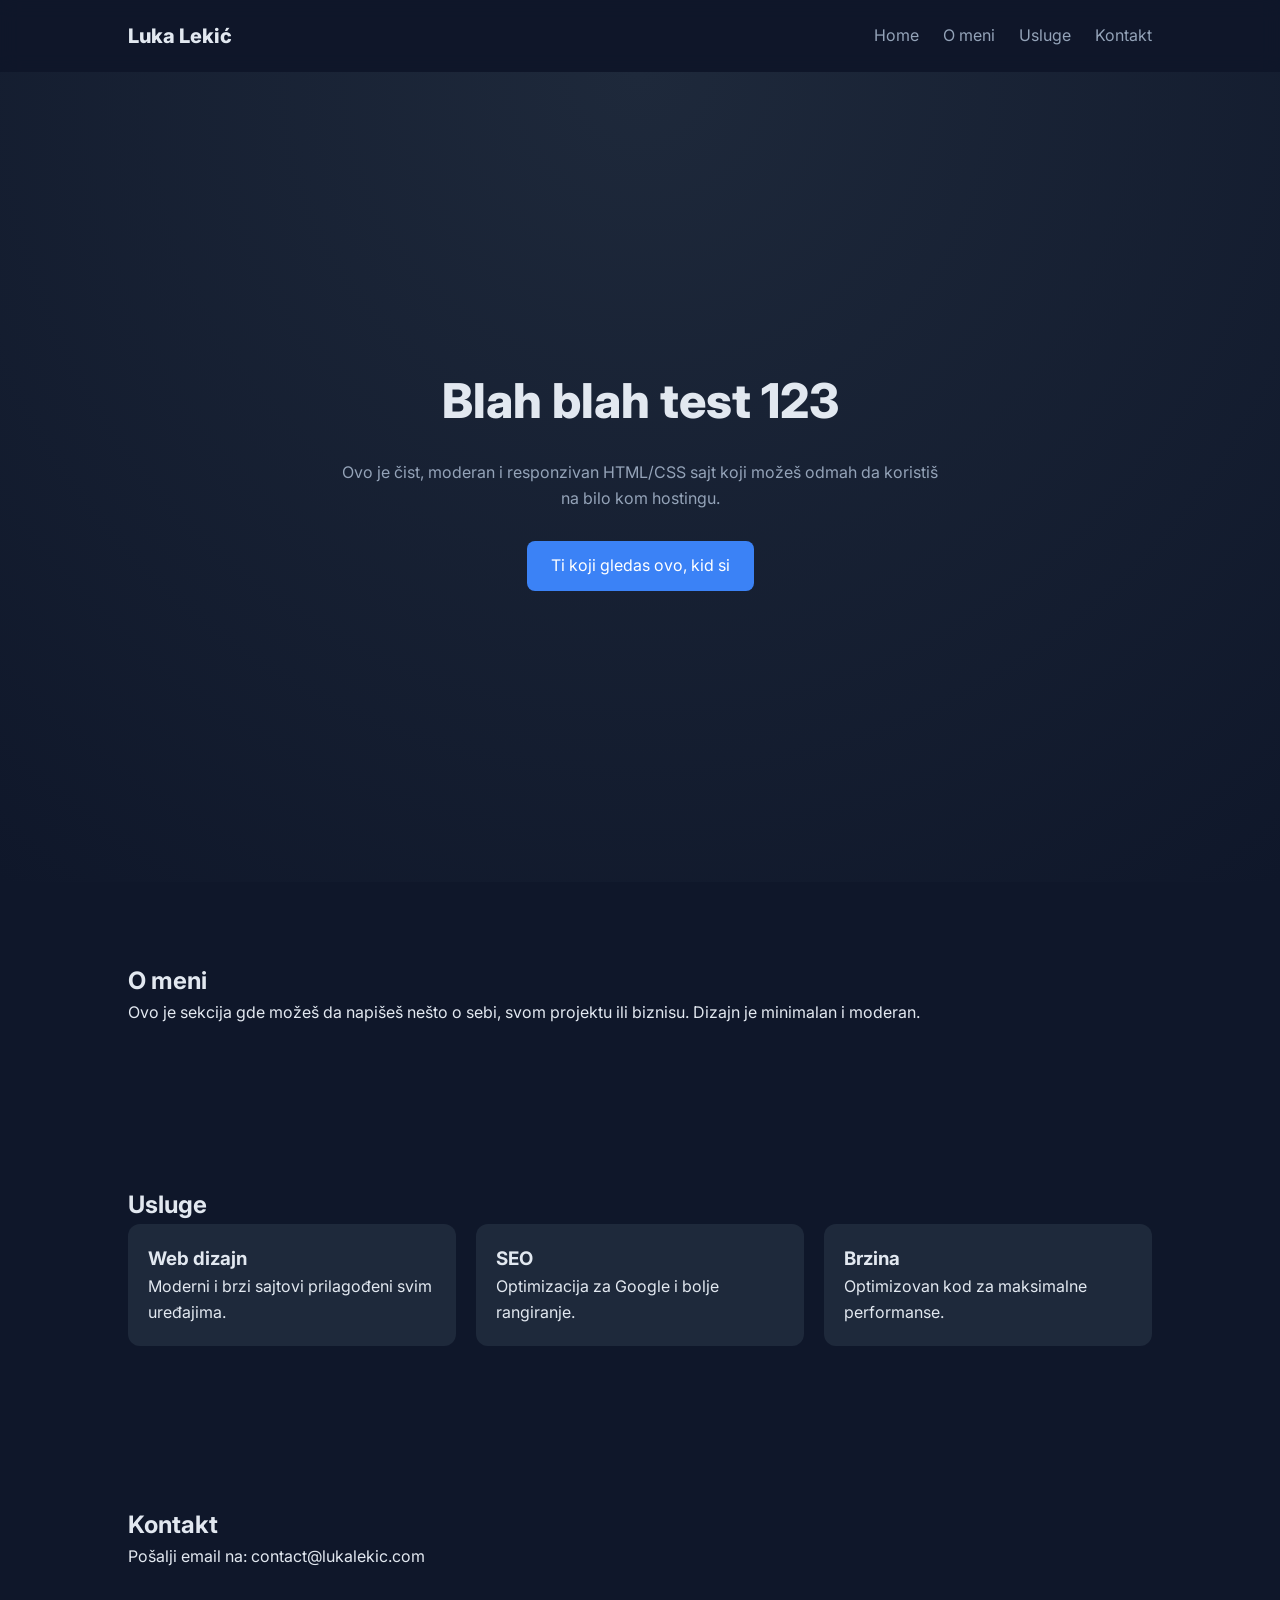
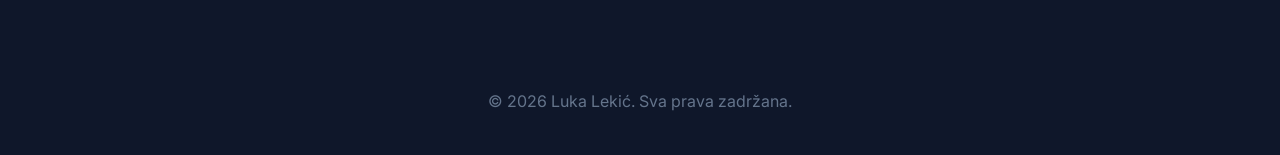
==== index.html @ 3c7b1fd4 "Add files via upload" ====
<!DOCTYPE html>
<html lang="sr">
<head>
  <meta charset="UTF-8" />
  <meta name="viewport" content="width=device-width, initial-scale=1.0" />
  <title>Luka Lekić | Test Sajt</title>
  <link rel="preconnect" href="https://fonts.googleapis.com">
  <link rel="preconnect" href="https://fonts.gstatic.com" crossorigin>
  <link href="https://fonts.googleapis.com/css2?family=Inter:wght@300;400;600;800&display=swap" rel="stylesheet">
  <style>
    * {
      margin: 0;
      padding: 0;
      box-sizing: border-box;
      font-family: 'Inter', sans-serif;
    }

    body {
      background: #0f172a;
      color: #e2e8f0;
      line-height: 1.6;
    }

    header {
      display: flex;
      justify-content: space-between;
      align-items: center;
      padding: 20px 10%;
      background: rgba(15, 23, 42, 0.8);
      backdrop-filter: blur(10px);
      position: sticky;
      top: 0;
    }

    header h1 {
      font-size: 20px;
      font-weight: 800;
    }

    nav a {
      margin-left: 20px;
      text-decoration: none;
      color: #94a3b8;
      transition: 0.3s;
    }

    nav a:hover {
      color: white;
    }

    .hero {
      height: 90vh;
      display: flex;
      flex-direction: column;
      justify-content: center;
      align-items: center;
      text-align: center;
      padding: 0 20px;
      background: radial-gradient(circle at top, #1e293b, #0f172a);
    }

    .hero h2 {
      font-size: 48px;
      font-weight: 800;
      margin-bottom: 20px;
    }

    .hero p {
      max-width: 600px;
      color: #94a3b8;
      margin-bottom: 30px;
    }

    .btn {
      padding: 12px 24px;
      background: #3b82f6;
      color: white;
      border-radius: 8px;
      text-decoration: none;
      transition: 0.3s;
    }

    .btn:hover {
      background: #2563eb;
    }

    .section {
      padding: 80px 10%;
    }

    .cards {
      display: grid;
      grid-template-columns: repeat(auto-fit, minmax(250px, 1fr));
      gap: 20px;
    }

    .card {
      background: #1e293b;
      padding: 20px;
      border-radius: 12px;
      transition: 0.3s;
    }

    .card:hover {
      transform: translateY(-5px);
    }

    footer {
      text-align: center;
      padding: 40px;
      color: #64748b;
    }
  </style>
</head>
<body>

<header>
  <h1>Luka Lekić</h1>
  <nav>
    <a href="#home">Home</a>
    <a href="#about">O meni</a>
    <a href="#services">Usluge</a>
    <a href="#contact">Kontakt</a>
  </nav>
</header>

<section class="hero" id="home">
  <h2>Blah blah test 123</h2>
  <p>Ovo je čist, moderan i responzivan HTML/CSS sajt koji možeš odmah da koristiš na bilo kom hostingu.</p>
  <a href="#about" class="btn">Ti koji gledas ovo, kid si</a>
</section>

<section class="section" id="about">
  <h2>O meni</h2>
  <p>Ovo je sekcija gde možeš da napišeš nešto o sebi, svom projektu ili biznisu. Dizajn je minimalan i moderan.</p>
</section>

<section class="section" id="services">
  <h2>Usluge</h2>
  <div class="cards">
    <div class="card">
      <h3>Web dizajn</h3>
      <p>Moderni i brzi sajtovi prilagođeni svim uređajima.</p>
    </div>
    <div class="card">
      <h3>SEO</h3>
      <p>Optimizacija za Google i bolje rangiranje.</p>
    </div>
    <div class="card">
      <h3>Brzina</h3>
      <p>Optimizovan kod za maksimalne performanse.</p>
    </div>
  </div>
</section>

<section class="section" id="contact">
  <h2>Kontakt</h2>
  <p>Pošalji email na: contact@lukalekic.com</p>
</section>

<footer>
  © 2026 Luka Lekić. Sva prava zadržana.
</footer>

</body>
</html>
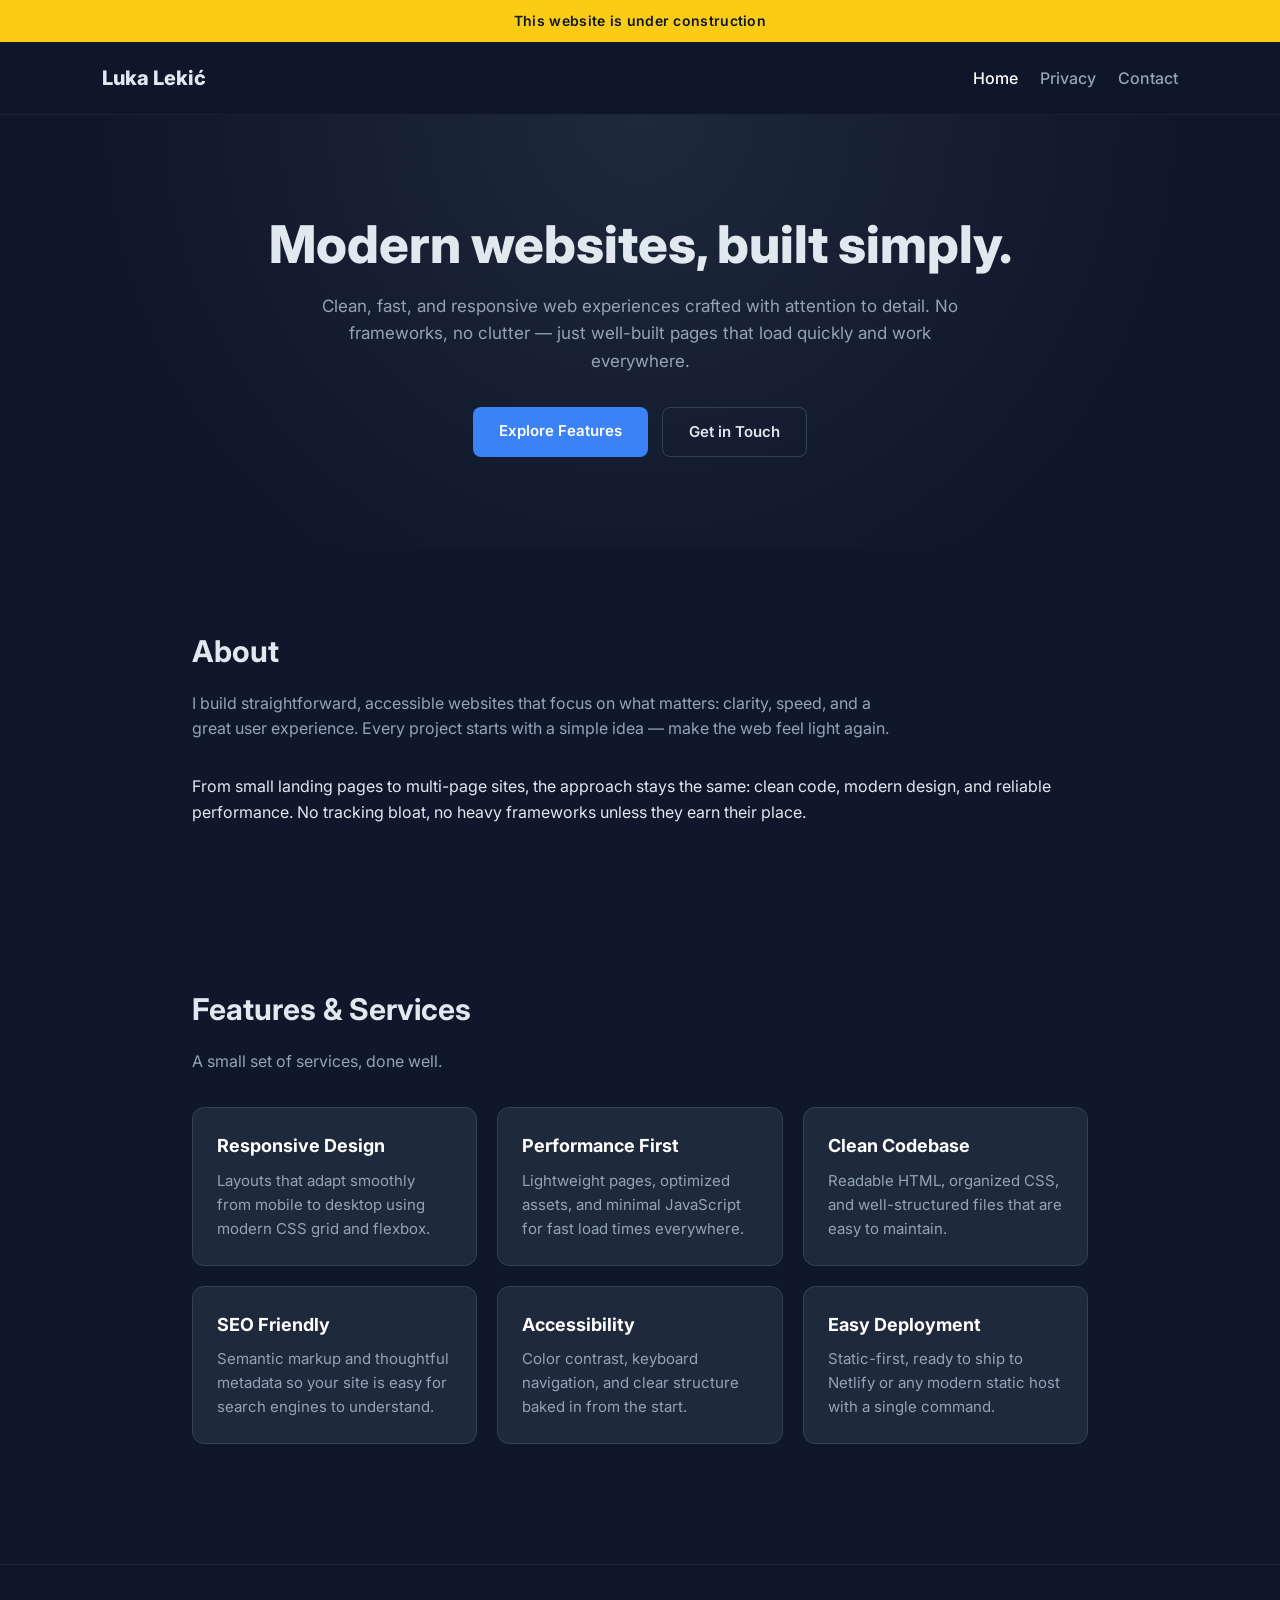
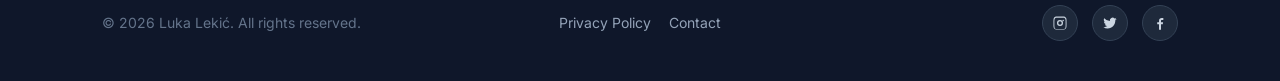
==== commit 144bbaa2: "index.html" ====
--- a/index.html
+++ b/index.html
@@ -1,166 +1,97 @@
-<!DOCTYPE html>
-<html lang="sr">
-<head>
-  <meta charset="UTF-8" />
-  <meta name="viewport" content="width=device-width, initial-scale=1.0" />
-  <title>Luka Lekić | Test Sajt</title>
-  <link rel="preconnect" href="https://fonts.googleapis.com">
-  <link rel="preconnect" href="https://fonts.gstatic.com" crossorigin>
-  <link href="https://fonts.googleapis.com/css2?family=Inter:wght@300;400;600;800&display=swap" rel="stylesheet">
-  <style>
-    * {
-      margin: 0;
-      padding: 0;
-      box-sizing: border-box;
-      font-family: 'Inter', sans-serif;
-    }
-
-    body {
-      background: #0f172a;
-      color: #e2e8f0;
-      line-height: 1.6;
-    }
-
-    header {
-      display: flex;
-      justify-content: space-between;
-      align-items: center;
-      padding: 20px 10%;
-      background: rgba(15, 23, 42, 0.8);
-      backdrop-filter: blur(10px);
-      position: sticky;
-      top: 0;
-    }
-
-    header h1 {
-      font-size: 20px;
-      font-weight: 800;
-    }
-
-    nav a {
-      margin-left: 20px;
-      text-decoration: none;
-      color: #94a3b8;
-      transition: 0.3s;
-    }
-
-    nav a:hover {
-      color: white;
-    }
-
-    .hero {
-      height: 90vh;
-      display: flex;
-      flex-direction: column;
-      justify-content: center;
-      align-items: center;
-      text-align: center;
-      padding: 0 20px;
-      background: radial-gradient(circle at top, #1e293b, #0f172a);
-    }
-
-    .hero h2 {
-      font-size: 48px;
-      font-weight: 800;
-      margin-bottom: 20px;
-    }
-
-    .hero p {
-      max-width: 600px;
-      color: #94a3b8;
-      margin-bottom: 30px;
-    }
-
-    .btn {
-      padding: 12px 24px;
-      background: #3b82f6;
-      color: white;
-      border-radius: 8px;
-      text-decoration: none;
-      transition: 0.3s;
-    }
-
-    .btn:hover {
-      background: #2563eb;
-    }
-
-    .section {
-      padding: 80px 10%;
-    }
-
-    .cards {
-      display: grid;
-      grid-template-columns: repeat(auto-fit, minmax(250px, 1fr));
-      gap: 20px;
-    }
-
-    .card {
-      background: #1e293b;
-      padding: 20px;
-      border-radius: 12px;
-      transition: 0.3s;
-    }
-
-    .card:hover {
-      transform: translateY(-5px);
-    }
-
-    footer {
-      text-align: center;
-      padding: 40px;
-      color: #64748b;
-    }
-  </style>
-</head>
-<body>
-
-<header>
-  <h1>Luka Lekić</h1>
-  <nav>
-    <a href="#home">Home</a>
-    <a href="#about">O meni</a>
-    <a href="#services">Usluge</a>
-    <a href="#contact">Kontakt</a>
-  </nav>
-</header>
-
-<section class="hero" id="home">
-  <h2>Blah blah test 123</h2>
-  <p>Ovo je čist, moderan i responzivan HTML/CSS sajt koji možeš odmah da koristiš na bilo kom hostingu.</p>
-  <a href="#about" class="btn">Ti koji gledas ovo, kid si</a>
-</section>
-
-<section class="section" id="about">
-  <h2>O meni</h2>
-  <p>Ovo je sekcija gde možeš da napišeš nešto o sebi, svom projektu ili biznisu. Dizajn je minimalan i moderan.</p>
-</section>
-
-<section class="section" id="services">
-  <h2>Usluge</h2>
-  <div class="cards">
-    <div class="card">
-      <h3>Web dizajn</h3>
-      <p>Moderni i brzi sajtovi prilagođeni svim uređajima.</p>
-    </div>
-    <div class="card">
-      <h3>SEO</h3>
-      <p>Optimizacija za Google i bolje rangiranje.</p>
-    </div>
-    <div class="card">
-      <h3>Brzina</h3>
-      <p>Optimizovan kod za maksimalne performanse.</p>
-    </div>
-  </div>
-</section>
-
-<section class="section" id="contact">
-  <h2>Kontakt</h2>
-  <p>Pošalji email na: contact@lukalekic.com</p>
-</section>
-
-<footer>
-  © 2026 Luka Lekić. Sva prava zadržana.
-</footer>
-
-</body>
-</html>+<!DOCTYPE html>
+<html lang="en">
+<head>
+  <meta charset="UTF-8" />
+  <meta name="viewport" content="width=device-width, initial-scale=1.0" />
+  <title>Luka Lekić | Modern Web Solutions</title>
+  <meta name="description" content="Clean, fast, and modern static websites by Luka Lekić." />
+  <link rel="preconnect" href="https://fonts.googleapis.com">
+  <link rel="preconnect" href="https://fonts.gstatic.com" crossorigin>
+  <link href="https://fonts.googleapis.com/css2?family=Inter:wght@300;400;500;600;700;800&display=swap" rel="stylesheet">
+  <link rel="stylesheet" href="styles.css" />
+</head>
+<body>
+
+<div class="construction-banner" role="status">
+  This website is under construction
+</div>
+
+<header class="site-header">
+  <a class="brand" href="index.html">Luka Lekić</a>
+  <nav class="primary">
+    <a href="index.html" class="active">Home</a>
+    <a href="privacy.html">Privacy</a>
+    <a href="contact.html">Contact</a>
+  </nav>
+</header>
+
+<main>
+  <section class="hero" id="home">
+    <h1>Modern websites, built simply.</h1>
+    <p>Clean, fast, and responsive web experiences crafted with attention to detail. No frameworks, no clutter — just well-built pages that load quickly and work everywhere.</p>
+    <div class="hero-actions">
+      <a href="#features" class="btn">Explore Features</a>
+      <a href="contact.html" class="btn secondary">Get in Touch</a>
+    </div>
+  </section>
+
+  <section class="section" id="about">
+    <h2>About</h2>
+    <p class="lead">I build straightforward, accessible websites that focus on what matters: clarity, speed, and a great user experience. Every project starts with a simple idea — make the web feel light again.</p>
+    <p>From small landing pages to multi-page sites, the approach stays the same: clean code, modern design, and reliable performance. No tracking bloat, no heavy frameworks unless they earn their place.</p>
+  </section>
+
+  <section class="section" id="features">
+    <h2>Features &amp; Services</h2>
+    <p class="lead">A small set of services, done well.</p>
+    <div class="cards">
+      <div class="card">
+        <h3>Responsive Design</h3>
+        <p>Layouts that adapt smoothly from mobile to desktop using modern CSS grid and flexbox.</p>
+      </div>
+      <div class="card">
+        <h3>Performance First</h3>
+        <p>Lightweight pages, optimized assets, and minimal JavaScript for fast load times everywhere.</p>
+      </div>
+      <div class="card">
+        <h3>Clean Codebase</h3>
+        <p>Readable HTML, organized CSS, and well-structured files that are easy to maintain.</p>
+      </div>
+      <div class="card">
+        <h3>SEO Friendly</h3>
+        <p>Semantic markup and thoughtful metadata so your site is easy for search engines to understand.</p>
+      </div>
+      <div class="card">
+        <h3>Accessibility</h3>
+        <p>Color contrast, keyboard navigation, and clear structure baked in from the start.</p>
+      </div>
+      <div class="card">
+        <h3>Easy Deployment</h3>
+        <p>Static-first, ready to ship to Netlify or any modern static host with a single command.</p>
+      </div>
+    </div>
+  </section>
+</main>
+
+<footer class="site-footer">
+  <div>&copy; 2026 Luka Lekić. All rights reserved.</div>
+  <nav class="footer-links" aria-label="Footer">
+    <a href="privacy.html">Privacy Policy</a>
+    <a href="contact.html">Contact</a>
+  </nav>
+  <div class="social-links" aria-label="Social media">
+    <a href="https://instagram.com/iamlukalekic" aria-label="Instagram" target="_blank" rel="noopener noreferrer">
+      <svg viewBox="0 0 24 24" aria-hidden="true"><path d="M12 2.2c3.2 0 3.6 0 4.85.07 1.17.05 1.8.25 2.23.42a3.7 3.7 0 0 1 1.36.88 3.7 3.7 0 0 1 .88 1.36c.17.42.37 1.06.42 2.23.06 1.25.07 1.65.07 4.84 0 3.2 0 3.6-.07 4.85-.05 1.17-.25 1.8-.42 2.23a3.7 3.7 0 0 1-.88 1.36 3.7 3.7 0 0 1-1.36.88c-.42.17-1.06.37-2.23.42-1.25.06-1.65.07-4.85.07s-3.6 0-4.85-.07c-1.17-.05-1.8-.25-2.23-.42a3.7 3.7 0 0 1-1.36-.88 3.7 3.7 0 0 1-.88-1.36c-.17-.42-.37-1.06-.42-2.23C2.2 15.6 2.2 15.2 2.2 12s0-3.6.07-4.85c.05-1.17.25-1.8.42-2.23a3.7 3.7 0 0 1 .88-1.36 3.7 3.7 0 0 1 1.36-.88c.42-.17 1.06-.37 2.23-.42C8.4 2.2 8.8 2.2 12 2.2zm0 1.95c-3.14 0-3.51 0-4.74.07-1.07.05-1.65.23-2.04.38a2 2 0 0 0-.74.48 2 2 0 0 0-.48.74c-.15.39-.33.97-.38 2.04-.06 1.23-.07 1.6-.07 4.74 0 3.14 0 3.51.07 4.74.05 1.07.23 1.65.38 2.04a2 2 0 0 0 .48.74 2 2 0 0 0 .74.48c.39.15.97.33 2.04.38 1.23.06 1.6.07 4.74.07 3.14 0 3.51 0 4.74-.07 1.07-.05 1.65-.23 2.04-.38a2 2 0 0 0 .74-.48 2 2 0 0 0 .48-.74c.15-.39.33-.97.38-2.04.06-1.23.07-1.6.07-4.74 0-3.14 0-3.51-.07-4.74-.05-1.07-.23-1.65-.38-2.04a2 2 0 0 0-.48-.74 2 2 0 0 0-.74-.48c-.39-.15-.97-.33-2.04-.38-1.23-.06-1.6-.07-4.74-.07zm0 3.32a4.53 4.53 0 1 1 0 9.06 4.53 4.53 0 0 1 0-9.06zm0 1.95a2.58 2.58 0 1 0 0 5.16 2.58 2.58 0 0 0 0-5.16zm4.74-2.18a1.06 1.06 0 1 1 0 2.12 1.06 1.06 0 0 1 0-2.12z"/></svg>
+    </a>
+    <a href="https://twitter.com/iamlukalekic" aria-label="Twitter" target="_blank" rel="noopener noreferrer">
+      <svg viewBox="0 0 24 24" aria-hidden="true"><path d="M22 5.92a8.2 8.2 0 0 1-2.36.65 4.12 4.12 0 0 0 1.8-2.27 8.22 8.22 0 0 1-2.6 1A4.1 4.1 0 0 0 11.85 9a11.65 11.65 0 0 1-8.46-4.29 4.1 4.1 0 0 0 1.27 5.48 4.07 4.07 0 0 1-1.86-.51v.05a4.1 4.1 0 0 0 3.29 4.02 4.13 4.13 0 0 1-1.85.07 4.1 4.1 0 0 0 3.83 2.85A8.23 8.23 0 0 1 2 18.29 11.62 11.62 0 0 0 8.29 20.13c7.55 0 11.68-6.25 11.68-11.67 0-.18 0-.36-.01-.53A8.34 8.34 0 0 0 22 5.92z"/></svg>
+    </a>
+    <a href="https://facebook.com/lukalekicprivate" aria-label="Facebook" target="_blank" rel="noopener noreferrer">
+      <svg viewBox="0 0 24 24" aria-hidden="true"><path d="M13.5 22v-8h2.7l.4-3.13h-3.1V8.85c0-.9.25-1.52 1.55-1.52H17V4.55c-.29-.04-1.27-.13-2.42-.13-2.4 0-4.04 1.46-4.04 4.15v2.31H7.84V14h2.7v8h2.96z"/></svg>
+    </a>
+  </div>
+</footer>
+
+<script src="script.js"></script>
+</body>
+</html>
--- a/styles.css
+++ b/styles.css
@@ -0,0 +1,388 @@
+/* Base */
+* {
+  margin: 0;
+  padding: 0;
+  box-sizing: border-box;
+  font-family: 'Inter', system-ui, -apple-system, Segoe UI, Roboto, sans-serif;
+}
+
+:root {
+  --bg: #0f172a;
+  --bg-elev: #1e293b;
+  --border: #334155;
+  --text: #e2e8f0;
+  --muted: #94a3b8;
+  --accent: #3b82f6;
+  --accent-hover: #2563eb;
+  --danger: #ef4444;
+  --success: #22c55e;
+}
+
+html {
+  scroll-behavior: smooth;
+}
+
+body {
+  background: var(--bg);
+  color: var(--text);
+  line-height: 1.6;
+  min-height: 100vh;
+  display: flex;
+  flex-direction: column;
+}
+
+a {
+  color: var(--accent);
+}
+
+/* Construction banner */
+.construction-banner {
+  background: #facc15;
+  color: #0f172a;
+  text-align: center;
+  padding: 10px 20px;
+  font-weight: 600;
+  font-size: 14px;
+  letter-spacing: 0.3px;
+}
+
+/* Header */
+header.site-header {
+  display: flex;
+  justify-content: space-between;
+  align-items: center;
+  padding: 20px 8%;
+  background: rgba(15, 23, 42, 0.85);
+  backdrop-filter: blur(10px);
+  position: sticky;
+  top: 0;
+  z-index: 50;
+  border-bottom: 1px solid rgba(255, 255, 255, 0.05);
+}
+
+header.site-header .brand {
+  font-size: 20px;
+  font-weight: 800;
+  color: var(--text);
+  text-decoration: none;
+}
+
+nav.primary {
+  display: flex;
+  flex-wrap: wrap;
+  gap: 22px;
+}
+
+nav.primary a {
+  text-decoration: none;
+  color: var(--muted);
+  font-weight: 500;
+  transition: color 0.25s ease;
+}
+
+nav.primary a:hover,
+nav.primary a.active {
+  color: #fff;
+}
+
+/* Main */
+main {
+  flex: 1;
+}
+
+/* Hero */
+.hero {
+  padding: 100px 8% 90px;
+  text-align: center;
+  background: radial-gradient(circle at top, #1e293b, #0f172a 70%);
+}
+
+.hero h1 {
+  font-size: clamp(32px, 5vw, 52px);
+  font-weight: 800;
+  margin-bottom: 18px;
+  line-height: 1.15;
+}
+
+.hero p {
+  max-width: 640px;
+  margin: 0 auto 32px;
+  color: var(--muted);
+  font-size: 17px;
+}
+
+.hero-actions {
+  display: flex;
+  flex-wrap: wrap;
+  gap: 14px;
+  justify-content: center;
+}
+
+/* Buttons */
+.btn {
+  display: inline-block;
+  padding: 12px 26px;
+  background: var(--accent);
+  color: #fff;
+  border-radius: 8px;
+  text-decoration: none;
+  border: none;
+  font-size: 15px;
+  font-weight: 600;
+  cursor: pointer;
+  transition: background 0.25s ease, transform 0.2s ease;
+}
+
+.btn:hover {
+  background: var(--accent-hover);
+  transform: translateY(-2px);
+}
+
+.btn.secondary {
+  background: transparent;
+  border: 1px solid var(--border);
+  color: var(--text);
+}
+
+.btn.secondary:hover {
+  background: var(--bg-elev);
+}
+
+/* Sections */
+.section {
+  padding: 80px 8%;
+  max-width: 1100px;
+  margin: 0 auto;
+}
+
+.section h2 {
+  font-size: 30px;
+  margin-bottom: 16px;
+  font-weight: 700;
+}
+
+.section .lead {
+  color: var(--muted);
+  margin-bottom: 32px;
+  max-width: 720px;
+}
+
+/* Cards grid */
+.cards {
+  display: grid;
+  grid-template-columns: repeat(auto-fit, minmax(240px, 1fr));
+  gap: 20px;
+}
+
+.card {
+  background: var(--bg-elev);
+  padding: 24px;
+  border-radius: 12px;
+  border: 1px solid var(--border);
+  transition: transform 0.25s ease, border-color 0.25s ease;
+}
+
+.card:hover {
+  transform: translateY(-5px);
+  border-color: var(--accent);
+}
+
+.card h3 {
+  font-size: 18px;
+  margin-bottom: 8px;
+  color: #fff;
+}
+
+.card p {
+  color: var(--muted);
+  font-size: 15px;
+}
+
+/* Privacy / long-form content */
+.prose {
+  max-width: 820px;
+  margin: 0 auto;
+  padding: 60px 8%;
+}
+
+.prose h1 {
+  font-size: 36px;
+  margin-bottom: 8px;
+}
+
+.prose .updated {
+  color: var(--muted);
+  margin-bottom: 32px;
+  font-size: 14px;
+}
+
+.prose h2 {
+  margin-top: 36px;
+  margin-bottom: 12px;
+  font-size: 22px;
+  color: #fff;
+}
+
+.prose p {
+  color: #cbd5e1;
+  margin-bottom: 14px;
+}
+
+.prose a {
+  color: var(--accent);
+}
+
+/* Contact form */
+.contact-wrapper {
+  display: grid;
+  grid-template-columns: 1fr 1fr;
+  gap: 40px;
+  align-items: start;
+}
+
+@media (max-width: 760px) {
+  .contact-wrapper {
+    grid-template-columns: 1fr;
+  }
+}
+
+.contact-info p {
+  color: #cbd5e1;
+  margin-bottom: 14px;
+}
+
+.contact-info a {
+  color: var(--accent);
+}
+
+form.contact-form {
+  background: var(--bg-elev);
+  padding: 28px;
+  border-radius: 12px;
+  border: 1px solid var(--border);
+  display: flex;
+  flex-direction: column;
+  gap: 16px;
+}
+
+.field label {
+  display: block;
+  margin-bottom: 6px;
+  font-size: 14px;
+  color: var(--muted);
+  font-weight: 500;
+}
+
+.field input,
+.field textarea {
+  width: 100%;
+  padding: 12px 14px;
+  background: #0f172a;
+  border: 1px solid var(--border);
+  color: var(--text);
+  border-radius: 8px;
+  font-size: 15px;
+  font-family: inherit;
+  transition: border-color 0.2s ease;
+}
+
+.field input:focus,
+.field textarea:focus {
+  outline: none;
+  border-color: var(--accent);
+}
+
+.field .error {
+  color: var(--danger);
+  font-size: 13px;
+  margin-top: 6px;
+  min-height: 16px;
+}
+
+.form-status {
+  font-size: 14px;
+  min-height: 18px;
+}
+
+.form-status.success {
+  color: var(--success);
+}
+
+.form-status.error {
+  color: var(--danger);
+}
+
+/* Footer */
+footer.site-footer {
+  border-top: 1px solid rgba(255, 255, 255, 0.06);
+  padding: 40px 8%;
+  margin-top: 40px;
+  display: grid;
+  grid-template-columns: 1fr auto 1fr;
+  gap: 24px;
+  align-items: center;
+  color: #64748b;
+  font-size: 14px;
+}
+
+@media (max-width: 720px) {
+  footer.site-footer {
+    grid-template-columns: 1fr;
+    text-align: center;
+  }
+}
+
+.footer-links {
+  display: flex;
+  gap: 18px;
+  flex-wrap: wrap;
+  justify-content: center;
+}
+
+.footer-links a {
+  color: #94a3b8;
+  text-decoration: none;
+  transition: color 0.25s ease;
+}
+
+.footer-links a:hover {
+  color: #fff;
+}
+
+.social-links {
+  display: flex;
+  gap: 14px;
+  justify-content: flex-end;
+}
+
+@media (max-width: 720px) {
+  .social-links {
+    justify-content: center;
+  }
+}
+
+.social-links a {
+  display: inline-flex;
+  align-items: center;
+  justify-content: center;
+  width: 36px;
+  height: 36px;
+  border-radius: 50%;
+  background: var(--bg-elev);
+  color: #cbd5e1;
+  text-decoration: none;
+  transition: background 0.25s ease, color 0.25s ease, transform 0.2s ease;
+  border: 1px solid var(--border);
+}
+
+.social-links a:hover {
+  background: var(--accent);
+  color: #fff;
+  transform: translateY(-2px);
+}
+
+.social-links svg {
+  width: 16px;
+  height: 16px;
+  fill: currentColor;
+}
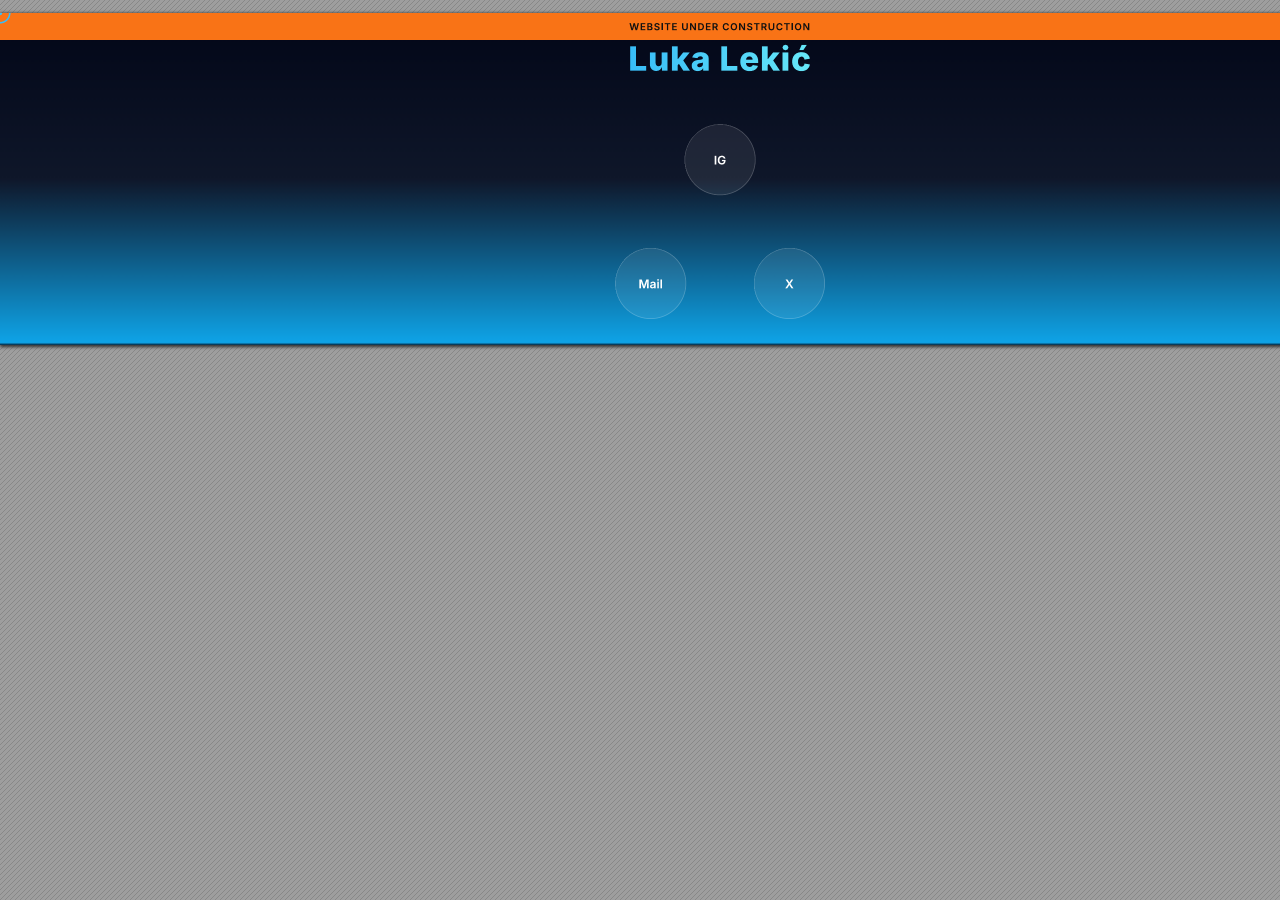
==== commit 62179b15: "Add files via upload" ====
--- a/index.html
+++ b/index.html
@@ -1,97 +1,184 @@
 <!DOCTYPE html>
-<html lang="en">
+<!-- Created by pdf2htmlEX (https://github.com/pdf2htmlEX/pdf2htmlEX) -->
+<html xmlns="http://www.w3.org/1999/xhtml">
 <head>
-  <meta charset="UTF-8" />
-  <meta name="viewport" content="width=device-width, initial-scale=1.0" />
-  <title>Luka Lekić | Modern Web Solutions</title>
-  <meta name="description" content="Clean, fast, and modern static websites by Luka Lekić." />
-  <link rel="preconnect" href="https://fonts.googleapis.com">
-  <link rel="preconnect" href="https://fonts.gstatic.com" crossorigin>
-  <link href="https://fonts.googleapis.com/css2?family=Inter:wght@300;400;500;600;700;800&display=swap" rel="stylesheet">
-  <link rel="stylesheet" href="styles.css" />
+<meta charset="utf-8"/>
+<meta name="generator" content="pdf2htmlEX"/>
+<meta http-equiv="X-UA-Compatible" content="IE=edge,chrome=1"/>
+<style type="text/css">
+/*! 
+ * Base CSS for pdf2htmlEX
+ * Copyright 2012,2013 Lu Wang <coolwanglu@gmail.com> 
+ * https://github.com/pdf2htmlEX/pdf2htmlEX/blob/master/share/LICENSE
+ */#sidebar{position:absolute;top:0;left:0;bottom:0;width:250px;padding:0;margin:0;overflow:auto}#page-container{position:absolute;top:0;left:0;margin:0;padding:0;border:0}@media screen{#sidebar.opened+#page-container{left:250px}#page-container{bottom:0;right:0;overflow:auto}.loading-indicator{display:none}.loading-indicator.active{display:block;position:absolute;width:64px;height:64px;top:50%;left:50%;margin-top:-32px;margin-left:-32px}.loading-indicator img{position:absolute;top:0;left:0;bottom:0;right:0}}@media print{@page{margin:0}html{margin:0}body{margin:0;-webkit-print-color-adjust:exact}#sidebar{display:none}#page-container{width:auto;height:auto;overflow:visible;background-color:transparent}.d{display:none}}.pf{position:relative;background-color:white;overflow:hidden;margin:0;border:0}.pc{position:absolute;border:0;padding:0;margin:0;top:0;left:0;width:100%;height:100%;overflow:hidden;display:block;transform-origin:0 0;-ms-transform-origin:0 0;-webkit-transform-origin:0 0}.pc.opened{display:block}.bf{position:absolute;border:0;margin:0;top:0;bottom:0;width:100%;height:100%;-ms-user-select:none;-moz-user-select:none;-webkit-user-select:none;user-select:none}.bi{position:absolute;border:0;margin:0;-ms-user-select:none;-moz-user-select:none;-webkit-user-select:none;user-select:none}@media print{.pf{margin:0;box-shadow:none;page-break-after:always;page-break-inside:avoid}@-moz-document url-prefix(){.pf{overflow:visible;border:1px solid #fff}.pc{overflow:visible}}}.c{position:absolute;border:0;padding:0;margin:0;overflow:hidden;display:block}.t{position:absolute;white-space:pre;font-size:1px;transform-origin:0 100%;-ms-transform-origin:0 100%;-webkit-transform-origin:0 100%;unicode-bidi:bidi-override;-moz-font-feature-settings:"liga" 0}.t:after{content:''}.t:before{content:'';display:inline-block}.t span{position:relative;unicode-bidi:bidi-override}._{display:inline-block;color:transparent;z-index:-1}::selection{background:rgba(127,255,255,0.4)}::-moz-selection{background:rgba(127,255,255,0.4)}.pi{display:none}.d{position:absolute;transform-origin:0 100%;-ms-transform-origin:0 100%;-webkit-transform-origin:0 100%}.it{border:0;background-color:rgba(255,255,255,0.0)}.ir:hover{cursor:pointer}</style>
+<style type="text/css">
+/*! 
+ * Fancy styles for pdf2htmlEX
+ * Copyright 2012,2013 Lu Wang <coolwanglu@gmail.com> 
+ * https://github.com/pdf2htmlEX/pdf2htmlEX/blob/master/share/LICENSE
+ */@keyframes fadein{from{opacity:0}to{opacity:1}}@-webkit-keyframes fadein{from{opacity:0}to{opacity:1}}@keyframes swing{0{transform:rotate(0)}10%{transform:rotate(0)}90%{transform:rotate(720deg)}100%{transform:rotate(720deg)}}@-webkit-keyframes swing{0{-webkit-transform:rotate(0)}10%{-webkit-transform:rotate(0)}90%{-webkit-transform:rotate(720deg)}100%{-webkit-transform:rotate(720deg)}}@media screen{#sidebar{background-color:#2f3236;background-image:url("[data-uri]")}#outline{font-family:Georgia,Times,"Times New Roman",serif;font-size:13px;margin:2em 1em}#outline ul{padding:0}#outline li{list-style-type:none;margin:1em 0}#outline li>ul{margin-left:1em}#outline a,#outline a:visited,#outline a:hover,#outline a:active{line-height:1.2;color:#e8e8e8;text-overflow:ellipsis;white-space:nowrap;text-decoration:none;display:block;overflow:hidden;outline:0}#outline a:hover{color:#0cf}#page-container{background-color:#9e9e9e;background-image:url("[data-uri]");-webkit-transition:left 500ms;transition:left 500ms}.pf{margin:13px auto;box-shadow:1px 1px 3px 1px #333;border-collapse:separate}.pc.opened{-webkit-animation:fadein 100ms;animation:fadein 100ms}.loading-indicator.active{-webkit-animation:swing 1.5s ease-in-out .01s infinite alternate none;animation:swing 1.5s ease-in-out .01s infinite alternate none}.checked{background:no-repeat url([data-uri])}}</style>
+<style type="text/css">
+.ff0{font-family:sans-serif;visibility:hidden;}
+.ff1{font-family:sans-serif;visibility:hidden;}
+.ff2{font-family:sans-serif;visibility:hidden;}
+.ff3{font-family:sans-serif;visibility:hidden;}
+.ff4{font-family:sans-serif;visibility:hidden;}
+.ff5{font-family:sans-serif;visibility:hidden;}
+.ff6{font-family:sans-serif;visibility:hidden;}
+.m0{transform:matrix(0.250000,0.000000,0.000000,0.250000,0,0);-ms-transform:matrix(0.250000,0.000000,0.000000,0.250000,0,0);-webkit-transform:matrix(0.250000,0.000000,0.000000,0.250000,0,0);}
+.m1{transform:none;-ms-transform:none;-webkit-transform:none;}
+.v0{vertical-align:0.000000px;}
+.ls0{letter-spacing:0.000000px;}
+.sc_{text-shadow:none;}
+.sc0{text-shadow:-0.015em 0 transparent,0 0.015em transparent,0.015em 0 transparent,0 -0.015em  transparent;}
+@media screen and (-webkit-min-device-pixel-ratio:0){
+.sc_{-webkit-text-stroke:0px transparent;}
+.sc0{-webkit-text-stroke:0.015em transparent;text-shadow:none;}
+}
+.ws0{word-spacing:0.000000px;}
+._0{width:2.995319px;}
+.fc3{color:transparent;}
+.fc2{color:rgb(255,255,255);}
+.fc1{color:rgb(17,17,17);}
+.fc0{color:rgb(0,0,0);}
+.fs1{font-size:3.900000px;}
+.fs2{font-size:4.800000px;}
+.fs0{font-size:13.440000px;}
+.y0{bottom:0.000000px;}
+.y2{bottom:8.250000px;}
+.y6{bottom:25.920000px;}
+.y7{bottom:30.749900px;}
+.y5{bottom:30.900000px;}
+.y4{bottom:149.520000px;}
+.y1{bottom:265.920000px;}
+.y3{bottom:314.670000px;}
+.h4{height:3.705000px;}
+.h6{height:4.560000px;}
+.h3{height:12.768000px;}
+.h2{height:40.560000px;}
+.h7{height:71.280000px;}
+.h5{height:71.519900px;}
+.h0{height:331.920000px;}
+.h1{height:332.000000px;}
+.w3{width:71.519900px;}
+.w2{width:71.520000px;}
+.w1{width:183.000000px;}
+.w0{width:1440.000000px;}
+.x0{left:0.000000px;}
+.xc{left:23.616000px;}
+.xa{left:29.596000px;}
+.xe{left:31.451000px;}
+.x2{left:82.778200px;}
+.x3{left:90.877420px;}
+.x4{left:162.483720px;}
+.xb{left:614.880000px;}
+.x1{left:628.500000px;}
+.x5{left:678.155900px;}
+.x6{left:681.362540px;}
+.x9{left:684.240000px;}
+.x7{left:718.994940px;}
+.x8{left:722.201190px;}
+.xd{left:753.600000px;}
+@media print{
+.v0{vertical-align:0.000000pt;}
+.ls0{letter-spacing:0.000000pt;}
+.ws0{word-spacing:0.000000pt;}
+._0{width:3.993759pt;}
+.fs1{font-size:5.200000pt;}
+.fs2{font-size:6.400000pt;}
+.fs0{font-size:17.920000pt;}
+.y0{bottom:0.000000pt;}
+.y2{bottom:11.000000pt;}
+.y6{bottom:34.560000pt;}
+.y7{bottom:40.999867pt;}
+.y5{bottom:41.200000pt;}
+.y4{bottom:199.360000pt;}
+.y1{bottom:354.560000pt;}
+.y3{bottom:419.560000pt;}
+.h4{height:4.940000pt;}
+.h6{height:6.080000pt;}
+.h3{height:17.024000pt;}
+.h2{height:54.080000pt;}
+.h7{height:95.040000pt;}
+.h5{height:95.359867pt;}
+.h0{height:442.560000pt;}
+.h1{height:442.666667pt;}
+.w3{width:95.359867pt;}
+.w2{width:95.360000pt;}
+.w1{width:244.000000pt;}
+.w0{width:1920.000000pt;}
+.x0{left:0.000000pt;}
+.xc{left:31.488000pt;}
+.xa{left:39.461333pt;}
+.xe{left:41.934667pt;}
+.x2{left:110.370933pt;}
+.x3{left:121.169893pt;}
+.x4{left:216.644960pt;}
+.xb{left:819.840000pt;}
+.x1{left:838.000000pt;}
+.x5{left:904.207867pt;}
+.x6{left:908.483387pt;}
+.x9{left:912.320000pt;}
+.x7{left:958.659920pt;}
+.x8{left:962.934920pt;}
+.xd{left:1004.800000pt;}
+}
+</style>
+<script>
+/*
+ Copyright 2012 Mozilla Foundation 
+ Copyright 2013 Lu Wang <coolwanglu@gmail.com>
+ Apachine License Version 2.0 
+*/
+(function(){function b(a,b,e,f){var c=(a.className||"").split(/\s+/g);""===c[0]&&c.shift();var d=c.indexOf(b);0>d&&e&&c.push(b);0<=d&&f&&c.splice(d,1);a.className=c.join(" ");return 0<=d}if(!("classList"in document.createElement("div"))){var e={add:function(a){b(this.element,a,!0,!1)},contains:function(a){return b(this.element,a,!1,!1)},remove:function(a){b(this.element,a,!1,!0)},toggle:function(a){b(this.element,a,!0,!0)}};Object.defineProperty(HTMLElement.prototype,"classList",{get:function(){if(this._classList)return this._classList;
+var a=Object.create(e,{element:{value:this,writable:!1,enumerable:!0}});Object.defineProperty(this,"_classList",{value:a,writable:!1,enumerable:!1});return a},enumerable:!0})}})();
+</script>
+<script>
+(function(){/*
+ pdf2htmlEX.js: Core UI functions for pdf2htmlEX 
+ Copyright 2012,2013 Lu Wang <coolwanglu@gmail.com> and other contributors 
+ https://github.com/pdf2htmlEX/pdf2htmlEX/blob/master/share/LICENSE 
+*/
+var pdf2htmlEX=window.pdf2htmlEX=window.pdf2htmlEX||{},CSS_CLASS_NAMES={page_frame:"pf",page_content_box:"pc",page_data:"pi",background_image:"bi",link:"l",input_radio:"ir",__dummy__:"no comma"},DEFAULT_CONFIG={container_id:"page-container",sidebar_id:"sidebar",outline_id:"outline",loading_indicator_cls:"loading-indicator",preload_pages:3,render_timeout:100,scale_step:0.9,key_handler:!0,hashchange_handler:!0,view_history_handler:!0,__dummy__:"no comma"},EPS=1E-6;
+function invert(a){var b=a[0]*a[3]-a[1]*a[2];return[a[3]/b,-a[1]/b,-a[2]/b,a[0]/b,(a[2]*a[5]-a[3]*a[4])/b,(a[1]*a[4]-a[0]*a[5])/b]}function transform(a,b){return[a[0]*b[0]+a[2]*b[1]+a[4],a[1]*b[0]+a[3]*b[1]+a[5]]}function get_page_number(a){return parseInt(a.getAttribute("data-page-no"),16)}function disable_dragstart(a){for(var b=0,c=a.length;b<c;++b)a[b].addEventListener("dragstart",function(){return!1},!1)}
+function clone_and_extend_objs(a){for(var b={},c=0,e=arguments.length;c<e;++c){var h=arguments[c],d;for(d in h)h.hasOwnProperty(d)&&(b[d]=h[d])}return b}
+function Page(a){if(a){this.shown=this.loaded=!1;this.page=a;this.num=get_page_number(a);this.original_height=a.clientHeight;this.original_width=a.clientWidth;var b=a.getElementsByClassName(CSS_CLASS_NAMES.page_content_box)[0];b&&(this.content_box=b,this.original_scale=this.cur_scale=this.original_height/b.clientHeight,this.page_data=JSON.parse(a.getElementsByClassName(CSS_CLASS_NAMES.page_data)[0].getAttribute("data-data")),this.ctm=this.page_data.ctm,this.ictm=invert(this.ctm),this.loaded=!0)}}
+Page.prototype={hide:function(){this.loaded&&this.shown&&(this.content_box.classList.remove("opened"),this.shown=!1)},show:function(){this.loaded&&!this.shown&&(this.content_box.classList.add("opened"),this.shown=!0)},rescale:function(a){this.cur_scale=0===a?this.original_scale:a;this.loaded&&(a=this.content_box.style,a.msTransform=a.webkitTransform=a.transform="scale("+this.cur_scale.toFixed(3)+")");a=this.page.style;a.height=this.original_height*this.cur_scale+"px";a.width=this.original_width*this.cur_scale+
+"px"},view_position:function(){var a=this.page,b=a.parentNode;return[b.scrollLeft-a.offsetLeft-a.clientLeft,b.scrollTop-a.offsetTop-a.clientTop]},height:function(){return this.page.clientHeight},width:function(){return this.page.clientWidth}};function Viewer(a){this.config=clone_and_extend_objs(DEFAULT_CONFIG,0<arguments.length?a:{});this.pages_loading=[];this.init_before_loading_content();var b=this;document.addEventListener("DOMContentLoaded",function(){b.init_after_loading_content()},!1)}
+Viewer.prototype={scale:1,cur_page_idx:0,first_page_idx:0,init_before_loading_content:function(){this.pre_hide_pages()},initialize_radio_button:function(){for(var a=document.getElementsByClassName(CSS_CLASS_NAMES.input_radio),b=0;b<a.length;b++)a[b].addEventListener("click",function(){this.classList.toggle("checked")})},init_after_loading_content:function(){this.sidebar=document.getElementById(this.config.sidebar_id);this.outline=document.getElementById(this.config.outline_id);this.container=document.getElementById(this.config.container_id);
+this.loading_indicator=document.getElementsByClassName(this.config.loading_indicator_cls)[0];for(var a=!0,b=this.outline.childNodes,c=0,e=b.length;c<e;++c)if("ul"===b[c].nodeName.toLowerCase()){a=!1;break}a||this.sidebar.classList.add("opened");this.find_pages();if(0!=this.pages.length){disable_dragstart(document.getElementsByClassName(CSS_CLASS_NAMES.background_image));this.config.key_handler&&this.register_key_handler();var h=this;this.config.hashchange_handler&&window.addEventListener("hashchange",
+function(a){h.navigate_to_dest(document.location.hash.substring(1))},!1);this.config.view_history_handler&&window.addEventListener("popstate",function(a){a.state&&h.navigate_to_dest(a.state)},!1);this.container.addEventListener("scroll",function(){h.update_page_idx();h.schedule_render(!0)},!1);[this.outline].concat(Array.from(this.container.querySelectorAll("a.l"))).forEach(function(a){a.addEventListener("click",h.link_handler.bind(h),!1)});this.initialize_radio_button();this.render()}},find_pages:function(){for(var a=
+[],b={},c=this.container.childNodes,e=0,h=c.length;e<h;++e){var d=c[e];d.nodeType===Node.ELEMENT_NODE&&d.classList.contains(CSS_CLASS_NAMES.page_frame)&&(d=new Page(d),a.push(d),b[d.num]=a.length-1)}this.pages=a;this.page_map=b},load_page:function(a,b,c){var e=this.pages;if(!(a>=e.length||(e=e[a],e.loaded||this.pages_loading[a]))){var e=e.page,h=e.getAttribute("data-page-url");if(h){this.pages_loading[a]=!0;var d=e.getElementsByClassName(this.config.loading_indicator_cls)[0];"undefined"===typeof d&&
+(d=this.loading_indicator.cloneNode(!0),d.classList.add("active"),e.appendChild(d));var f=this,g=new XMLHttpRequest;g.open("GET",h,!0);g.onload=function(){if(200===g.status||0===g.status){var b=document.createElement("div");b.innerHTML=g.responseText;for(var d=null,b=b.childNodes,e=0,h=b.length;e<h;++e){var p=b[e];if(p.nodeType===Node.ELEMENT_NODE&&p.classList.contains(CSS_CLASS_NAMES.page_frame)){d=p;break}}b=f.pages[a];f.container.replaceChild(d,b.page);b=new Page(d);f.pages[a]=b;b.hide();b.rescale(f.scale);
+disable_dragstart(d.getElementsByClassName(CSS_CLASS_NAMES.background_image));f.schedule_render(!1);c&&c(b)}delete f.pages_loading[a]};g.send(null)}void 0===b&&(b=this.config.preload_pages);0<--b&&(f=this,setTimeout(function(){f.load_page(a+1,b)},0))}},pre_hide_pages:function(){var a="@media screen{."+CSS_CLASS_NAMES.page_content_box+"{display:none;}}",b=document.createElement("style");b.styleSheet?b.styleSheet.cssText=a:b.appendChild(document.createTextNode(a));document.head.appendChild(b)},render:function(){for(var a=
+this.container,b=a.scrollTop,c=a.clientHeight,a=b-c,b=b+c+c,c=this.pages,e=0,h=c.length;e<h;++e){var d=c[e],f=d.page,g=f.offsetTop+f.clientTop,f=g+f.clientHeight;g<=b&&f>=a?d.loaded?d.show():this.load_page(e):d.hide()}},update_page_idx:function(){var a=this.pages,b=a.length;if(!(2>b)){for(var c=this.container,e=c.scrollTop,c=e+c.clientHeight,h=-1,d=b,f=d-h;1<f;){var g=h+Math.floor(f/2),f=a[g].page;f.offsetTop+f.clientTop+f.clientHeight>=e?d=g:h=g;f=d-h}this.first_page_idx=d;for(var g=h=this.cur_page_idx,
+k=0;d<b;++d){var f=a[d].page,l=f.offsetTop+f.clientTop,f=f.clientHeight;if(l>c)break;f=(Math.min(c,l+f)-Math.max(e,l))/f;if(d===h&&Math.abs(f-1)<=EPS){g=h;break}f>k&&(k=f,g=d)}this.cur_page_idx=g}},schedule_render:function(a){if(void 0!==this.render_timer){if(!a)return;clearTimeout(this.render_timer)}var b=this;this.render_timer=setTimeout(function(){delete b.render_timer;b.render()},this.config.render_timeout)},register_key_handler:function(){var a=this;window.addEventListener("DOMMouseScroll",function(b){if(b.ctrlKey){b.preventDefault();
+var c=a.container,e=c.getBoundingClientRect(),c=[b.clientX-e.left-c.clientLeft,b.clientY-e.top-c.clientTop];a.rescale(Math.pow(a.config.scale_step,b.detail),!0,c)}},!1);window.addEventListener("keydown",function(b){var c=!1,e=b.ctrlKey||b.metaKey,h=b.altKey;switch(b.keyCode){case 61:case 107:case 187:e&&(a.rescale(1/a.config.scale_step,!0),c=!0);break;case 173:case 109:case 189:e&&(a.rescale(a.config.scale_step,!0),c=!0);break;case 48:e&&(a.rescale(0,!1),c=!0);break;case 33:h?a.scroll_to(a.cur_page_idx-
+1):a.container.scrollTop-=a.container.clientHeight;c=!0;break;case 34:h?a.scroll_to(a.cur_page_idx+1):a.container.scrollTop+=a.container.clientHeight;c=!0;break;case 35:a.container.scrollTop=a.container.scrollHeight;c=!0;break;case 36:a.container.scrollTop=0,c=!0}c&&b.preventDefault()},!1)},rescale:function(a,b,c){var e=this.scale;this.scale=a=0===a?1:b?e*a:a;c||(c=[0,0]);b=this.container;c[0]+=b.scrollLeft;c[1]+=b.scrollTop;for(var h=this.pages,d=h.length,f=this.first_page_idx;f<d;++f){var g=h[f].page;
+if(g.offsetTop+g.clientTop>=c[1])break}g=f-1;0>g&&(g=0);var g=h[g].page,k=g.clientWidth,f=g.clientHeight,l=g.offsetLeft+g.clientLeft,m=c[0]-l;0>m?m=0:m>k&&(m=k);k=g.offsetTop+g.clientTop;c=c[1]-k;0>c?c=0:c>f&&(c=f);for(f=0;f<d;++f)h[f].rescale(a);b.scrollLeft+=m/e*a+g.offsetLeft+g.clientLeft-m-l;b.scrollTop+=c/e*a+g.offsetTop+g.clientTop-c-k;this.schedule_render(!0)},fit_width:function(){var a=this.cur_page_idx;this.rescale(this.container.clientWidth/this.pages[a].width(),!0);this.scroll_to(a)},fit_height:function(){var a=
+this.cur_page_idx;this.rescale(this.container.clientHeight/this.pages[a].height(),!0);this.scroll_to(a)},get_containing_page:function(a){for(;a;){if(a.nodeType===Node.ELEMENT_NODE&&a.classList.contains(CSS_CLASS_NAMES.page_frame)){a=get_page_number(a);var b=this.page_map;return a in b?this.pages[b[a]]:null}a=a.parentNode}return null},link_handler:function(a){var b=a.target,c=b.getAttribute("data-dest-detail");c||(b=a.currentTarget,c=b.getAttribute("data-dest-detail"));if(c){if(this.config.view_history_handler)try{var e=
+this.get_current_view_hash();window.history.replaceState(e,"","#"+e);window.history.pushState(c,"","#"+c)}catch(h){}this.navigate_to_dest(c,this.get_containing_page(b));a.preventDefault()}},navigate_to_dest:function(a,b){try{var c=JSON.parse(a)}catch(e){return}if(c instanceof Array){var h=c[0],d=this.page_map;if(h in d){for(var f=d[h],h=this.pages[f],d=2,g=c.length;d<g;++d){var k=c[d];if(null!==k&&"number"!==typeof k)return}for(;6>c.length;)c.push(null);var g=b||this.pages[this.cur_page_idx],d=g.view_position(),
+d=transform(g.ictm,[d[0],g.height()-d[1]]),g=this.scale,l=[0,0],m=!0,k=!1,n=this.scale;switch(c[1]){case "XYZ":l=[null===c[2]?d[0]:c[2]*n,null===c[3]?d[1]:c[3]*n];g=c[4];if(null===g||0===g)g=this.scale;k=!0;break;case "Fit":case "FitB":l=[0,0];k=!0;break;case "FitH":case "FitBH":l=[0,null===c[2]?d[1]:c[2]*n];k=!0;break;case "FitV":case "FitBV":l=[null===c[2]?d[0]:c[2]*n,0];k=!0;break;case "FitR":l=[c[2]*n,c[5]*n],m=!1,k=!0}if(k){this.rescale(g,!1);var p=this,c=function(a){l=transform(a.ctm,l);m&&
+(l[1]=a.height()-l[1]);p.scroll_to(f,l)};h.loaded?c(h):(this.load_page(f,void 0,c),this.scroll_to(f))}}}},scroll_to:function(a,b){var c=this.pages;if(!(0>a||a>=c.length)){c=c[a].view_position();void 0===b&&(b=[0,0]);var e=this.container;e.scrollLeft+=b[0]-c[0];e.scrollTop+=b[1]-c[1]}},get_current_view_hash:function(){var a=[],b=this.pages[this.cur_page_idx];a.push(b.num);a.push("XYZ");var c=b.view_position(),c=transform(b.ictm,[c[0],b.height()-c[1]]);a.push(c[0]/this.scale);a.push(c[1]/this.scale);
+a.push(this.scale);return JSON.stringify(a)}};pdf2htmlEX.Viewer=Viewer;})();
+</script>
+<script>
+try{
+pdf2htmlEX.defaultViewer = new pdf2htmlEX.Viewer({});
+}catch(e){}
+</script>
+<title></title>
 </head>
 <body>
-
-<div class="construction-banner" role="status">
-  This website is under construction
+<div id="sidebar">
+<div id="outline">
 </div>
-
-<header class="site-header">
-  <a class="brand" href="index.html">Luka Lekić</a>
-  <nav class="primary">
-    <a href="index.html" class="active">Home</a>
-    <a href="privacy.html">Privacy</a>
-    <a href="contact.html">Contact</a>
-  </nav>
-</header>
-
-<main>
-  <section class="hero" id="home">
-    <h1>Modern websites, built simply.</h1>
-    <p>Clean, fast, and responsive web experiences crafted with attention to detail. No frameworks, no clutter — just well-built pages that load quickly and work everywhere.</p>
-    <div class="hero-actions">
-      <a href="#features" class="btn">Explore Features</a>
-      <a href="contact.html" class="btn secondary">Get in Touch</a>
-    </div>
-  </section>
-
-  <section class="section" id="about">
-    <h2>About</h2>
-    <p class="lead">I build straightforward, accessible websites that focus on what matters: clarity, speed, and a great user experience. Every project starts with a simple idea — make the web feel light again.</p>
-    <p>From small landing pages to multi-page sites, the approach stays the same: clean code, modern design, and reliable performance. No tracking bloat, no heavy frameworks unless they earn their place.</p>
-  </section>
-
-  <section class="section" id="features">
-    <h2>Features &amp; Services</h2>
-    <p class="lead">A small set of services, done well.</p>
-    <div class="cards">
-      <div class="card">
-        <h3>Responsive Design</h3>
-        <p>Layouts that adapt smoothly from mobile to desktop using modern CSS grid and flexbox.</p>
-      </div>
-      <div class="card">
-        <h3>Performance First</h3>
-        <p>Lightweight pages, optimized assets, and minimal JavaScript for fast load times everywhere.</p>
-      </div>
-      <div class="card">
-        <h3>Clean Codebase</h3>
-        <p>Readable HTML, organized CSS, and well-structured files that are easy to maintain.</p>
-      </div>
-      <div class="card">
-        <h3>SEO Friendly</h3>
-        <p>Semantic markup and thoughtful metadata so your site is easy for search engines to understand.</p>
-      </div>
-      <div class="card">
-        <h3>Accessibility</h3>
-        <p>Color contrast, keyboard navigation, and clear structure baked in from the start.</p>
-      </div>
-      <div class="card">
-        <h3>Easy Deployment</h3>
-        <p>Static-first, ready to ship to Netlify or any modern static host with a single command.</p>
-      </div>
-    </div>
-  </section>
-</main>
-
-<footer class="site-footer">
-  <div>&copy; 2026 Luka Lekić. All rights reserved.</div>
-  <nav class="footer-links" aria-label="Footer">
-    <a href="privacy.html">Privacy Policy</a>
-    <a href="contact.html">Contact</a>
-  </nav>
-  <div class="social-links" aria-label="Social media">
-    <a href="https://instagram.com/iamlukalekic" aria-label="Instagram" target="_blank" rel="noopener noreferrer">
-      <svg viewBox="0 0 24 24" aria-hidden="true"><path d="M12 2.2c3.2 0 3.6 0 4.85.07 1.17.05 1.8.25 2.23.42a3.7 3.7 0 0 1 1.36.88 3.7 3.7 0 0 1 .88 1.36c.17.42.37 1.06.42 2.23.06 1.25.07 1.65.07 4.84 0 3.2 0 3.6-.07 4.85-.05 1.17-.25 1.8-.42 2.23a3.7 3.7 0 0 1-.88 1.36 3.7 3.7 0 0 1-1.36.88c-.42.17-1.06.37-2.23.42-1.25.06-1.65.07-4.85.07s-3.6 0-4.85-.07c-1.17-.05-1.8-.25-2.23-.42a3.7 3.7 0 0 1-1.36-.88 3.7 3.7 0 0 1-.88-1.36c-.17-.42-.37-1.06-.42-2.23C2.2 15.6 2.2 15.2 2.2 12s0-3.6.07-4.85c.05-1.17.25-1.8.42-2.23a3.7 3.7 0 0 1 .88-1.36 3.7 3.7 0 0 1 1.36-.88c.42-.17 1.06-.37 2.23-.42C8.4 2.2 8.8 2.2 12 2.2zm0 1.95c-3.14 0-3.51 0-4.74.07-1.07.05-1.65.23-2.04.38a2 2 0 0 0-.74.48 2 2 0 0 0-.48.74c-.15.39-.33.97-.38 2.04-.06 1.23-.07 1.6-.07 4.74 0 3.14 0 3.51.07 4.74.05 1.07.23 1.65.38 2.04a2 2 0 0 0 .48.74 2 2 0 0 0 .74.48c.39.15.97.33 2.04.38 1.23.06 1.6.07 4.74.07 3.14 0 3.51 0 4.74-.07 1.07-.05 1.65-.23 2.04-.38a2 2 0 0 0 .74-.48 2 2 0 0 0 .48-.74c.15-.39.33-.97.38-2.04.06-1.23.07-1.6.07-4.74 0-3.14 0-3.51-.07-4.74-.05-1.07-.23-1.65-.38-2.04a2 2 0 0 0-.48-.74 2 2 0 0 0-.74-.48c-.39-.15-.97-.33-2.04-.38-1.23-.06-1.6-.07-4.74-.07zm0 3.32a4.53 4.53 0 1 1 0 9.06 4.53 4.53 0 0 1 0-9.06zm0 1.95a2.58 2.58 0 1 0 0 5.16 2.58 2.58 0 0 0 0-5.16zm4.74-2.18a1.06 1.06 0 1 1 0 2.12 1.06 1.06 0 0 1 0-2.12z"/></svg>
-    </a>
-    <a href="https://twitter.com/iamlukalekic" aria-label="Twitter" target="_blank" rel="noopener noreferrer">
-      <svg viewBox="0 0 24 24" aria-hidden="true"><path d="M22 5.92a8.2 8.2 0 0 1-2.36.65 4.12 4.12 0 0 0 1.8-2.27 8.22 8.22 0 0 1-2.6 1A4.1 4.1 0 0 0 11.85 9a11.65 11.65 0 0 1-8.46-4.29 4.1 4.1 0 0 0 1.27 5.48 4.07 4.07 0 0 1-1.86-.51v.05a4.1 4.1 0 0 0 3.29 4.02 4.13 4.13 0 0 1-1.85.07 4.1 4.1 0 0 0 3.83 2.85A8.23 8.23 0 0 1 2 18.29 11.62 11.62 0 0 0 8.29 20.13c7.55 0 11.68-6.25 11.68-11.67 0-.18 0-.36-.01-.53A8.34 8.34 0 0 0 22 5.92z"/></svg>
-    </a>
-    <a href="https://facebook.com/lukalekicprivate" aria-label="Facebook" target="_blank" rel="noopener noreferrer">
-      <svg viewBox="0 0 24 24" aria-hidden="true"><path d="M13.5 22v-8h2.7l.4-3.13h-3.1V8.85c0-.9.25-1.52 1.55-1.52H17V4.55c-.29-.04-1.27-.13-2.42-.13-2.4 0-4.04 1.46-4.04 4.15v2.31H7.84V14h2.7v8h2.96z"/></svg>
-    </a>
-  </div>
-</footer>
-
-<script src="script.js"></script>
+</div>
+<div id="page-container">
+<div id="pf1" class="pf w0 h0" data-page-no="1"><div class="pc pc1 w0 h0"><img class="bi x0 y0 w0 h1" alt="" src="[data-uri]"/><div class="c x1 y1 w1 h2"><div class="t m0 x0 h3 y2 ff1 fs0 fc0 sc0 ls0 ws0"><span class="fc3 sc0">L</span><span class="_ _0"> </span><span class="fc3 sc0">u</span><span class="_ _0"> </span><span class="fc3 sc0">k</span><span class="_ _0"> </span><span class="fc3 sc0">a</span></div><div class="t m0 x2 h3 y2 ff2 fs0 fc0 sc0 ls0 ws0"><span class="fc3 sc0"> </span></div><div class="t m0 x3 h3 y2 ff1 fs0 fc0 sc0 ls0 ws0"><span class="fc3 sc0">L</span><span class="_ _0"> </span><span class="fc3 sc0">e</span><span class="_ _0"> </span><span class="fc3 sc0">k</span><span class="_ _0"> </span><span class="fc3 sc0">i</span></div><div class="t m0 x4 h3 y2 ff3 fs0 fc0 sc0 ls0 ws0"><span class="fc3 sc0">ć</span></div></div><div class="t m0 x1 h4 y3 ff4 fs1 fc1 sc0 ls0 ws0"><span class="fc3 sc0">W</span><span class="_ _0"> </span><span class="fc3 sc0">E</span><span class="_ _0"> </span><span class="fc3 sc0">B</span><span class="_ _0"> </span><span class="fc3 sc0">S</span><span class="_ _0"> </span><span class="fc3 sc0">I</span><span class="_ _0"> </span><span class="fc3 sc0">T</span><span class="_ _0"> </span><span class="fc3 sc0">E</span></div><div class="t m0 x5 h4 y3 ff5 fs1 fc1 sc0 ls0 ws0"><span class="fc3 sc0"> </span></div><div class="t m0 x6 h4 y3 ff4 fs1 fc1 sc0 ls0 ws0"><span class="fc3 sc0">U</span><span class="_ _0"> </span><span class="fc3 sc0">N</span><span class="_ _0"> </span><span class="fc3 sc0">D</span><span class="_ _0"> </span><span class="fc3 sc0">E</span><span class="_ _0"> </span><span class="fc3 sc0">R</span></div><div class="t m0 x7 h4 y3 ff5 fs1 fc1 sc0 ls0 ws0"><span class="fc3 sc0"> </span></div><div class="t m0 x8 h4 y3 ff4 fs1 fc1 sc0 ls0 ws0"><span class="fc3 sc0">C</span><span class="_ _0"> </span><span class="fc3 sc0">O</span><span class="_ _0"> </span><span class="fc3 sc0">N</span><span class="_ _0"> </span><span class="fc3 sc0">S</span><span class="_ _0"> </span><span class="fc3 sc0">T</span><span class="_ _0"> </span><span class="fc3 sc0">R</span><span class="_ _0"> </span><span class="fc3 sc0">U</span><span class="_ _0"> </span><span class="fc3 sc0">C</span><span class="_ _0"> </span><span class="fc3 sc0">T</span><span class="_ _0"> </span><span class="fc3 sc0">I</span><span class="_ _0"> </span><span class="fc3 sc0">O</span><span class="_ _0"> </span><span class="fc3 sc0">N</span></div><div class="c x9 y4 w2 h5"><div class="t m0 xa h6 y5 ff6 fs2 fc2 sc0 ls0 ws0"><span class="fc3 sc0">IG</span></div></div><div class="c xb y6 w3 h7"><div class="t m0 xc h6 y7 ff6 fs2 fc2 sc0 ls0 ws0"><span class="fc3 sc0">Mail</span></div></div><div class="c xd y6 w3 h7"><div class="t m0 xe h6 y7 ff6 fs2 fc2 sc0 ls0 ws0"><span class="fc3 sc0">X</span></div></div><a class="l" href="https://instagram.com/iamlukalekic"><div class="d m1" style="border-style:none;position:absolute;left:684.375000px;bottom:149.670000px;width:71.250000px;height:71.250000px;background-color:rgba(255,255,255,0.000001);"></div></a><a class="l" href="mailto:contact@lukalekic.com"><div class="d m1" style="border-style:none;position:absolute;left:615.000000px;bottom:25.920000px;width:71.250000px;height:71.250000px;background-color:rgba(255,255,255,0.000001);"></div></a><a class="l" href="https://x.com/iamlukalekic"><div class="d m1" style="border-style:none;position:absolute;left:753.750000px;bottom:25.920000px;width:71.250000px;height:71.250000px;background-color:rgba(255,255,255,0.000001);"></div></a></div><div class="pi" data-data='{"ctm":[1.000000,0.000000,0.000000,1.000000,0.000000,0.000000]}'></div></div>
+</div>
+<div class="loading-indicator">
+<img alt="" src="[data-uri]"/>
+</div>
 </body>
 </html>
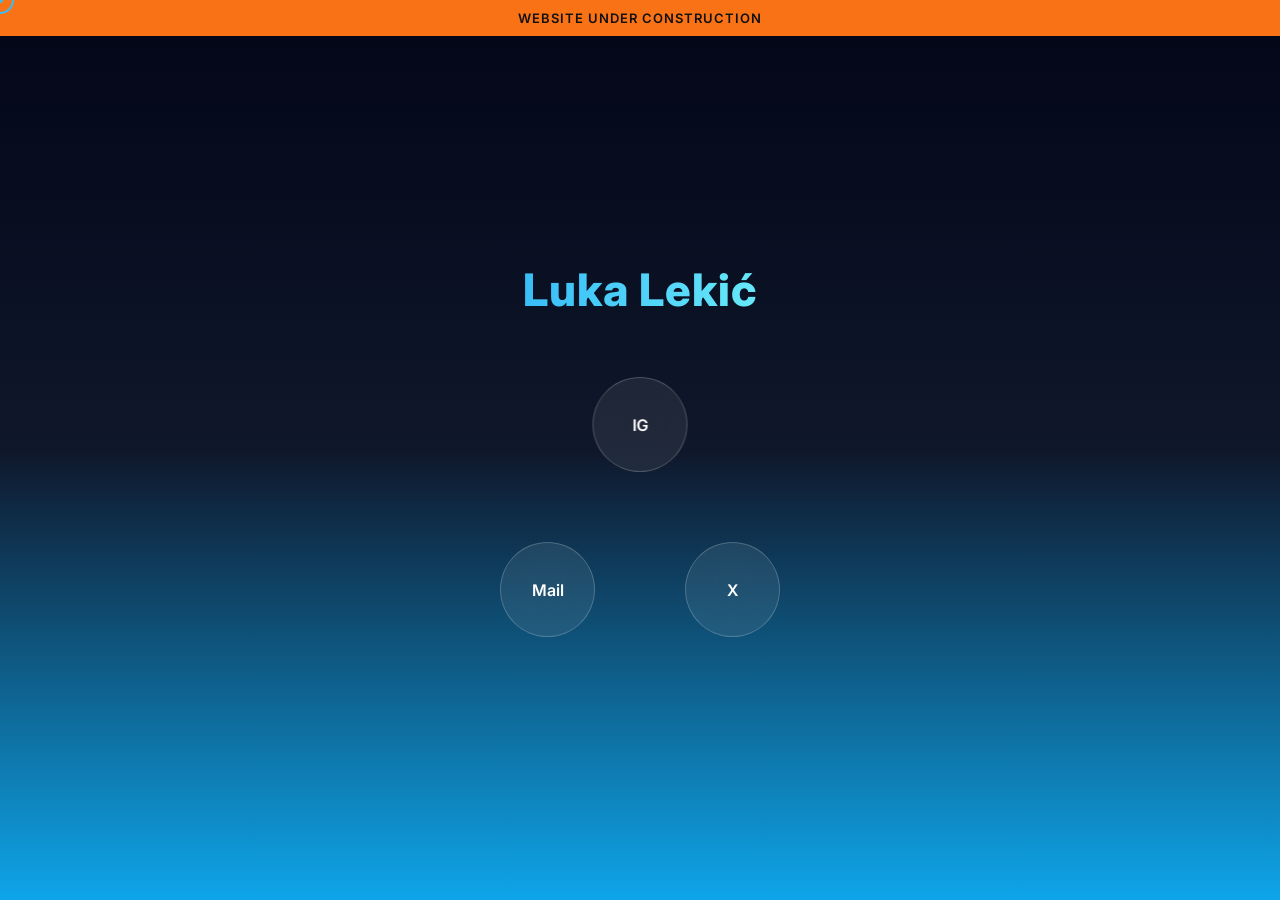
==== commit ab081a04: "Add files via upload" ====
--- a/index.html
+++ b/index.html
@@ -1,184 +1,235 @@
 <!DOCTYPE html>
-<!-- Created by pdf2htmlEX (https://github.com/pdf2htmlEX/pdf2htmlEX) -->
-<html xmlns="http://www.w3.org/1999/xhtml">
+<html lang="en">
 <head>
-<meta charset="utf-8"/>
-<meta name="generator" content="pdf2htmlEX"/>
-<meta http-equiv="X-UA-Compatible" content="IE=edge,chrome=1"/>
-<style type="text/css">
-/*! 
- * Base CSS for pdf2htmlEX
- * Copyright 2012,2013 Lu Wang <coolwanglu@gmail.com> 
- * https://github.com/pdf2htmlEX/pdf2htmlEX/blob/master/share/LICENSE
- */#sidebar{position:absolute;top:0;left:0;bottom:0;width:250px;padding:0;margin:0;overflow:auto}#page-container{position:absolute;top:0;left:0;margin:0;padding:0;border:0}@media screen{#sidebar.opened+#page-container{left:250px}#page-container{bottom:0;right:0;overflow:auto}.loading-indicator{display:none}.loading-indicator.active{display:block;position:absolute;width:64px;height:64px;top:50%;left:50%;margin-top:-32px;margin-left:-32px}.loading-indicator img{position:absolute;top:0;left:0;bottom:0;right:0}}@media print{@page{margin:0}html{margin:0}body{margin:0;-webkit-print-color-adjust:exact}#sidebar{display:none}#page-container{width:auto;height:auto;overflow:visible;background-color:transparent}.d{display:none}}.pf{position:relative;background-color:white;overflow:hidden;margin:0;border:0}.pc{position:absolute;border:0;padding:0;margin:0;top:0;left:0;width:100%;height:100%;overflow:hidden;display:block;transform-origin:0 0;-ms-transform-origin:0 0;-webkit-transform-origin:0 0}.pc.opened{display:block}.bf{position:absolute;border:0;margin:0;top:0;bottom:0;width:100%;height:100%;-ms-user-select:none;-moz-user-select:none;-webkit-user-select:none;user-select:none}.bi{position:absolute;border:0;margin:0;-ms-user-select:none;-moz-user-select:none;-webkit-user-select:none;user-select:none}@media print{.pf{margin:0;box-shadow:none;page-break-after:always;page-break-inside:avoid}@-moz-document url-prefix(){.pf{overflow:visible;border:1px solid #fff}.pc{overflow:visible}}}.c{position:absolute;border:0;padding:0;margin:0;overflow:hidden;display:block}.t{position:absolute;white-space:pre;font-size:1px;transform-origin:0 100%;-ms-transform-origin:0 100%;-webkit-transform-origin:0 100%;unicode-bidi:bidi-override;-moz-font-feature-settings:"liga" 0}.t:after{content:''}.t:before{content:'';display:inline-block}.t span{position:relative;unicode-bidi:bidi-override}._{display:inline-block;color:transparent;z-index:-1}::selection{background:rgba(127,255,255,0.4)}::-moz-selection{background:rgba(127,255,255,0.4)}.pi{display:none}.d{position:absolute;transform-origin:0 100%;-ms-transform-origin:0 100%;-webkit-transform-origin:0 100%}.it{border:0;background-color:rgba(255,255,255,0.0)}.ir:hover{cursor:pointer}</style>
-<style type="text/css">
-/*! 
- * Fancy styles for pdf2htmlEX
- * Copyright 2012,2013 Lu Wang <coolwanglu@gmail.com> 
- * https://github.com/pdf2htmlEX/pdf2htmlEX/blob/master/share/LICENSE
- */@keyframes fadein{from{opacity:0}to{opacity:1}}@-webkit-keyframes fadein{from{opacity:0}to{opacity:1}}@keyframes swing{0{transform:rotate(0)}10%{transform:rotate(0)}90%{transform:rotate(720deg)}100%{transform:rotate(720deg)}}@-webkit-keyframes swing{0{-webkit-transform:rotate(0)}10%{-webkit-transform:rotate(0)}90%{-webkit-transform:rotate(720deg)}100%{-webkit-transform:rotate(720deg)}}@media screen{#sidebar{background-color:#2f3236;background-image:url("[data-uri]")}#outline{font-family:Georgia,Times,"Times New Roman",serif;font-size:13px;margin:2em 1em}#outline ul{padding:0}#outline li{list-style-type:none;margin:1em 0}#outline li>ul{margin-left:1em}#outline a,#outline a:visited,#outline a:hover,#outline a:active{line-height:1.2;color:#e8e8e8;text-overflow:ellipsis;white-space:nowrap;text-decoration:none;display:block;overflow:hidden;outline:0}#outline a:hover{color:#0cf}#page-container{background-color:#9e9e9e;background-image:url("[data-uri]");-webkit-transition:left 500ms;transition:left 500ms}.pf{margin:13px auto;box-shadow:1px 1px 3px 1px #333;border-collapse:separate}.pc.opened{-webkit-animation:fadein 100ms;animation:fadein 100ms}.loading-indicator.active{-webkit-animation:swing 1.5s ease-in-out .01s infinite alternate none;animation:swing 1.5s ease-in-out .01s infinite alternate none}.checked{background:no-repeat url([data-uri])}}</style>
-<style type="text/css">
-.ff0{font-family:sans-serif;visibility:hidden;}
-.ff1{font-family:sans-serif;visibility:hidden;}
-.ff2{font-family:sans-serif;visibility:hidden;}
-.ff3{font-family:sans-serif;visibility:hidden;}
-.ff4{font-family:sans-serif;visibility:hidden;}
-.ff5{font-family:sans-serif;visibility:hidden;}
-.ff6{font-family:sans-serif;visibility:hidden;}
-.m0{transform:matrix(0.250000,0.000000,0.000000,0.250000,0,0);-ms-transform:matrix(0.250000,0.000000,0.000000,0.250000,0,0);-webkit-transform:matrix(0.250000,0.000000,0.000000,0.250000,0,0);}
-.m1{transform:none;-ms-transform:none;-webkit-transform:none;}
-.v0{vertical-align:0.000000px;}
-.ls0{letter-spacing:0.000000px;}
-.sc_{text-shadow:none;}
-.sc0{text-shadow:-0.015em 0 transparent,0 0.015em transparent,0.015em 0 transparent,0 -0.015em  transparent;}
-@media screen and (-webkit-min-device-pixel-ratio:0){
-.sc_{-webkit-text-stroke:0px transparent;}
-.sc0{-webkit-text-stroke:0.015em transparent;text-shadow:none;}
-}
-.ws0{word-spacing:0.000000px;}
-._0{width:2.995319px;}
-.fc3{color:transparent;}
-.fc2{color:rgb(255,255,255);}
-.fc1{color:rgb(17,17,17);}
-.fc0{color:rgb(0,0,0);}
-.fs1{font-size:3.900000px;}
-.fs2{font-size:4.800000px;}
-.fs0{font-size:13.440000px;}
-.y0{bottom:0.000000px;}
-.y2{bottom:8.250000px;}
-.y6{bottom:25.920000px;}
-.y7{bottom:30.749900px;}
-.y5{bottom:30.900000px;}
-.y4{bottom:149.520000px;}
-.y1{bottom:265.920000px;}
-.y3{bottom:314.670000px;}
-.h4{height:3.705000px;}
-.h6{height:4.560000px;}
-.h3{height:12.768000px;}
-.h2{height:40.560000px;}
-.h7{height:71.280000px;}
-.h5{height:71.519900px;}
-.h0{height:331.920000px;}
-.h1{height:332.000000px;}
-.w3{width:71.519900px;}
-.w2{width:71.520000px;}
-.w1{width:183.000000px;}
-.w0{width:1440.000000px;}
-.x0{left:0.000000px;}
-.xc{left:23.616000px;}
-.xa{left:29.596000px;}
-.xe{left:31.451000px;}
-.x2{left:82.778200px;}
-.x3{left:90.877420px;}
-.x4{left:162.483720px;}
-.xb{left:614.880000px;}
-.x1{left:628.500000px;}
-.x5{left:678.155900px;}
-.x6{left:681.362540px;}
-.x9{left:684.240000px;}
-.x7{left:718.994940px;}
-.x8{left:722.201190px;}
-.xd{left:753.600000px;}
-@media print{
-.v0{vertical-align:0.000000pt;}
-.ls0{letter-spacing:0.000000pt;}
-.ws0{word-spacing:0.000000pt;}
-._0{width:3.993759pt;}
-.fs1{font-size:5.200000pt;}
-.fs2{font-size:6.400000pt;}
-.fs0{font-size:17.920000pt;}
-.y0{bottom:0.000000pt;}
-.y2{bottom:11.000000pt;}
-.y6{bottom:34.560000pt;}
-.y7{bottom:40.999867pt;}
-.y5{bottom:41.200000pt;}
-.y4{bottom:199.360000pt;}
-.y1{bottom:354.560000pt;}
-.y3{bottom:419.560000pt;}
-.h4{height:4.940000pt;}
-.h6{height:6.080000pt;}
-.h3{height:17.024000pt;}
-.h2{height:54.080000pt;}
-.h7{height:95.040000pt;}
-.h5{height:95.359867pt;}
-.h0{height:442.560000pt;}
-.h1{height:442.666667pt;}
-.w3{width:95.359867pt;}
-.w2{width:95.360000pt;}
-.w1{width:244.000000pt;}
-.w0{width:1920.000000pt;}
-.x0{left:0.000000pt;}
-.xc{left:31.488000pt;}
-.xa{left:39.461333pt;}
-.xe{left:41.934667pt;}
-.x2{left:110.370933pt;}
-.x3{left:121.169893pt;}
-.x4{left:216.644960pt;}
-.xb{left:819.840000pt;}
-.x1{left:838.000000pt;}
-.x5{left:904.207867pt;}
-.x6{left:908.483387pt;}
-.x9{left:912.320000pt;}
-.x7{left:958.659920pt;}
-.x8{left:962.934920pt;}
-.xd{left:1004.800000pt;}
-}
-</style>
+  <meta charset="UTF-8">
+  <meta name="viewport" content="width=device-width, initial-scale=1.0">
+  <title>Luka Lekić</title>
+
+  <!-- Professional font -->
+  <link href="https://fonts.googleapis.com/css2?family=Inter:wght@400;600;800&display=swap" rel="stylesheet">
+
+  <style>
+    * {
+      margin: 0;
+      padding: 0;
+      box-sizing: border-box;
+      cursor: none;
+    }
+
+    body {
+      height: 100vh;
+      background: linear-gradient(180deg, #020617 0%, #0f172a 50%, #0ea5e9 100%);
+      color: white;
+      font-family: 'Inter', sans-serif;
+      overflow: hidden;
+    }
+
+    /* Cursor */
+    .cursor {
+      width: 28px;
+      height: 28px;
+      border: 2px solid #38bdf8;
+      border-radius: 50%;
+      position: fixed;
+      pointer-events: none;
+      transform: translate(-50%, -50%);
+      transition: transform 0.15s ease, background 0.2s;
+      z-index: 999;
+    }
+
+    .cursor::after {
+      content: "";
+      width: 6px;
+      height: 6px;
+      background: #38bdf8;
+      border-radius: 50%;
+      position: absolute;
+      top: 50%;
+      left: 50%;
+      transform: translate(-50%, -50%);
+    }
+
+    .cursor.active {
+      transform: translate(-50%, -50%) scale(1.6);
+      background: rgba(56,189,248,0.15);
+    }
+
+    /* Banner */
+    .banner {
+      position: absolute;
+      top: 0;
+      width: 100%;
+      text-align: center;
+      padding: 10px;
+      background: #f97316;
+      color: #111;
+      font-size: 13px;
+      letter-spacing: 1px;
+      font-weight: 600;
+    }
+
+    /* Layout */
+    .container {
+      height: 100%;
+      display: flex;
+      justify-content: center;
+      align-items: center;
+      flex-direction: column;
+      gap: 60px;
+    }
+
+    h1 {
+      font-size: 2.8rem;
+      font-weight: 800;
+      letter-spacing: 1px;
+      background: linear-gradient(90deg, #38bdf8, #67e8f9);
+      -webkit-background-clip: text;
+      -webkit-text-fill-color: transparent;
+    }
+
+    /* Triangle layout */
+    .triangle {
+      position: relative;
+      width: 280px;
+      height: 260px;
+    }
+
+    .btn {
+      position: absolute;
+      width: 95px;
+      height: 95px;
+      border-radius: 50%;
+      display: flex;
+      align-items: center;
+      justify-content: center;
+      text-decoration: none;
+      color: white;
+      font-weight: 600;
+      background: rgba(255,255,255,0.08);
+      backdrop-filter: blur(20px);
+      border: 1px solid rgba(255,255,255,0.2);
+      transition: all 0.25s ease;
+    }
+
+    .btn {
+  position: absolute;
+  width: 95px;
+  height: 95px;
+  border-radius: 50%;
+  display: flex;
+  align-items: center;
+  justify-content: center;
+  text-decoration: none;
+  color: white;
+  font-weight: 600;
+  background: rgba(255,255,255,0.08);
+  backdrop-filter: blur(20px);
+  border: 1px solid rgba(255,255,255,0.2);
+  transition: box-shadow 0.25s ease, background 0.25s ease;
+}
+
+/* glow layer (ne pomera element) */
+.btn::before {
+  content: "";
+  position: absolute;
+  inset: -6px;
+  border-radius: 50%;
+  background: radial-gradient(circle, rgba(56,189,248,0.35), transparent 60%);
+  opacity: 0;
+  transition: opacity 0.25s ease;
+  z-index: -1;
+}
+
+.btn:hover::before {
+  opacity: 1;
+}
+
+.btn:hover {
+  background: rgba(255,255,255,0.12);
+}
+
+    .btn:active {
+      transform: scale(0.92);
+    }
+
+    /* Perfect triangle positions */
+    .top {
+      top: 0;
+      left: 50%;
+      transform: translate(-50%, 0);
+    }
+
+    .bottom-left {
+      bottom: 0;
+      left: 0;
+    }
+
+    .bottom-right {
+      bottom: 0;
+      right: 0;
+    }
+
+    /* Mobile */
+    @media (max-width: 600px) {
+      body {
+        overflow: auto;
+      }
+
+      .triangle {
+        display: flex;
+        flex-direction: column;
+        align-items: center;
+        gap: 15px;
+        width: auto;
+        height: auto;
+      }
+
+      .btn {
+        position: static;
+        width: 80%;
+        height: auto;
+        padding: 15px;
+        border-radius: 12px;
+      }
+
+      h1 {
+        font-size: 2rem;
+      }
+    }
+  </style>
+</head>
+
+<body>
+
+<div class="cursor"></div>
+
+<div class="banner">
+  WEBSITE UNDER CONSTRUCTION
+</div>
+
+<div class="container">
+  <h1>Luka Lekić</h1>
+
+  <div class="triangle">
+    <a href="https://instagram.com/iamlukalekic" class="btn top" target="_blank">IG</a>
+    <a href="mailto:contact@lukalekic.com" class="btn bottom-left">Mail</a>
+    <a href="https://x.com/iamlukalekic" class="btn bottom-right" target="_blank">X</a>
+  </div>
+</div>
+
 <script>
-/*
- Copyright 2012 Mozilla Foundation 
- Copyright 2013 Lu Wang <coolwanglu@gmail.com>
- Apachine License Version 2.0 
-*/
-(function(){function b(a,b,e,f){var c=(a.className||"").split(/\s+/g);""===c[0]&&c.shift();var d=c.indexOf(b);0>d&&e&&c.push(b);0<=d&&f&&c.splice(d,1);a.className=c.join(" ");return 0<=d}if(!("classList"in document.createElement("div"))){var e={add:function(a){b(this.element,a,!0,!1)},contains:function(a){return b(this.element,a,!1,!1)},remove:function(a){b(this.element,a,!1,!0)},toggle:function(a){b(this.element,a,!0,!0)}};Object.defineProperty(HTMLElement.prototype,"classList",{get:function(){if(this._classList)return this._classList;
-var a=Object.create(e,{element:{value:this,writable:!1,enumerable:!0}});Object.defineProperty(this,"_classList",{value:a,writable:!1,enumerable:!1});return a},enumerable:!0})}})();
+  const cursor = document.querySelector('.cursor');
+
+  document.addEventListener('mousemove', e => {
+    cursor.style.top = e.clientY + 'px';
+    cursor.style.left = e.clientX + 'px';
+  });
+
+  document.querySelectorAll('.btn').forEach(btn => {
+    btn.addEventListener('mouseenter', () => cursor.classList.add('active'));
+    btn.addEventListener('mouseleave', () => cursor.classList.remove('active'));
+  });
 </script>
-<script>
-(function(){/*
- pdf2htmlEX.js: Core UI functions for pdf2htmlEX 
- Copyright 2012,2013 Lu Wang <coolwanglu@gmail.com> and other contributors 
- https://github.com/pdf2htmlEX/pdf2htmlEX/blob/master/share/LICENSE 
-*/
-var pdf2htmlEX=window.pdf2htmlEX=window.pdf2htmlEX||{},CSS_CLASS_NAMES={page_frame:"pf",page_content_box:"pc",page_data:"pi",background_image:"bi",link:"l",input_radio:"ir",__dummy__:"no comma"},DEFAULT_CONFIG={container_id:"page-container",sidebar_id:"sidebar",outline_id:"outline",loading_indicator_cls:"loading-indicator",preload_pages:3,render_timeout:100,scale_step:0.9,key_handler:!0,hashchange_handler:!0,view_history_handler:!0,__dummy__:"no comma"},EPS=1E-6;
-function invert(a){var b=a[0]*a[3]-a[1]*a[2];return[a[3]/b,-a[1]/b,-a[2]/b,a[0]/b,(a[2]*a[5]-a[3]*a[4])/b,(a[1]*a[4]-a[0]*a[5])/b]}function transform(a,b){return[a[0]*b[0]+a[2]*b[1]+a[4],a[1]*b[0]+a[3]*b[1]+a[5]]}function get_page_number(a){return parseInt(a.getAttribute("data-page-no"),16)}function disable_dragstart(a){for(var b=0,c=a.length;b<c;++b)a[b].addEventListener("dragstart",function(){return!1},!1)}
-function clone_and_extend_objs(a){for(var b={},c=0,e=arguments.length;c<e;++c){var h=arguments[c],d;for(d in h)h.hasOwnProperty(d)&&(b[d]=h[d])}return b}
-function Page(a){if(a){this.shown=this.loaded=!1;this.page=a;this.num=get_page_number(a);this.original_height=a.clientHeight;this.original_width=a.clientWidth;var b=a.getElementsByClassName(CSS_CLASS_NAMES.page_content_box)[0];b&&(this.content_box=b,this.original_scale=this.cur_scale=this.original_height/b.clientHeight,this.page_data=JSON.parse(a.getElementsByClassName(CSS_CLASS_NAMES.page_data)[0].getAttribute("data-data")),this.ctm=this.page_data.ctm,this.ictm=invert(this.ctm),this.loaded=!0)}}
-Page.prototype={hide:function(){this.loaded&&this.shown&&(this.content_box.classList.remove("opened"),this.shown=!1)},show:function(){this.loaded&&!this.shown&&(this.content_box.classList.add("opened"),this.shown=!0)},rescale:function(a){this.cur_scale=0===a?this.original_scale:a;this.loaded&&(a=this.content_box.style,a.msTransform=a.webkitTransform=a.transform="scale("+this.cur_scale.toFixed(3)+")");a=this.page.style;a.height=this.original_height*this.cur_scale+"px";a.width=this.original_width*this.cur_scale+
-"px"},view_position:function(){var a=this.page,b=a.parentNode;return[b.scrollLeft-a.offsetLeft-a.clientLeft,b.scrollTop-a.offsetTop-a.clientTop]},height:function(){return this.page.clientHeight},width:function(){return this.page.clientWidth}};function Viewer(a){this.config=clone_and_extend_objs(DEFAULT_CONFIG,0<arguments.length?a:{});this.pages_loading=[];this.init_before_loading_content();var b=this;document.addEventListener("DOMContentLoaded",function(){b.init_after_loading_content()},!1)}
-Viewer.prototype={scale:1,cur_page_idx:0,first_page_idx:0,init_before_loading_content:function(){this.pre_hide_pages()},initialize_radio_button:function(){for(var a=document.getElementsByClassName(CSS_CLASS_NAMES.input_radio),b=0;b<a.length;b++)a[b].addEventListener("click",function(){this.classList.toggle("checked")})},init_after_loading_content:function(){this.sidebar=document.getElementById(this.config.sidebar_id);this.outline=document.getElementById(this.config.outline_id);this.container=document.getElementById(this.config.container_id);
-this.loading_indicator=document.getElementsByClassName(this.config.loading_indicator_cls)[0];for(var a=!0,b=this.outline.childNodes,c=0,e=b.length;c<e;++c)if("ul"===b[c].nodeName.toLowerCase()){a=!1;break}a||this.sidebar.classList.add("opened");this.find_pages();if(0!=this.pages.length){disable_dragstart(document.getElementsByClassName(CSS_CLASS_NAMES.background_image));this.config.key_handler&&this.register_key_handler();var h=this;this.config.hashchange_handler&&window.addEventListener("hashchange",
-function(a){h.navigate_to_dest(document.location.hash.substring(1))},!1);this.config.view_history_handler&&window.addEventListener("popstate",function(a){a.state&&h.navigate_to_dest(a.state)},!1);this.container.addEventListener("scroll",function(){h.update_page_idx();h.schedule_render(!0)},!1);[this.outline].concat(Array.from(this.container.querySelectorAll("a.l"))).forEach(function(a){a.addEventListener("click",h.link_handler.bind(h),!1)});this.initialize_radio_button();this.render()}},find_pages:function(){for(var a=
-[],b={},c=this.container.childNodes,e=0,h=c.length;e<h;++e){var d=c[e];d.nodeType===Node.ELEMENT_NODE&&d.classList.contains(CSS_CLASS_NAMES.page_frame)&&(d=new Page(d),a.push(d),b[d.num]=a.length-1)}this.pages=a;this.page_map=b},load_page:function(a,b,c){var e=this.pages;if(!(a>=e.length||(e=e[a],e.loaded||this.pages_loading[a]))){var e=e.page,h=e.getAttribute("data-page-url");if(h){this.pages_loading[a]=!0;var d=e.getElementsByClassName(this.config.loading_indicator_cls)[0];"undefined"===typeof d&&
-(d=this.loading_indicator.cloneNode(!0),d.classList.add("active"),e.appendChild(d));var f=this,g=new XMLHttpRequest;g.open("GET",h,!0);g.onload=function(){if(200===g.status||0===g.status){var b=document.createElement("div");b.innerHTML=g.responseText;for(var d=null,b=b.childNodes,e=0,h=b.length;e<h;++e){var p=b[e];if(p.nodeType===Node.ELEMENT_NODE&&p.classList.contains(CSS_CLASS_NAMES.page_frame)){d=p;break}}b=f.pages[a];f.container.replaceChild(d,b.page);b=new Page(d);f.pages[a]=b;b.hide();b.rescale(f.scale);
-disable_dragstart(d.getElementsByClassName(CSS_CLASS_NAMES.background_image));f.schedule_render(!1);c&&c(b)}delete f.pages_loading[a]};g.send(null)}void 0===b&&(b=this.config.preload_pages);0<--b&&(f=this,setTimeout(function(){f.load_page(a+1,b)},0))}},pre_hide_pages:function(){var a="@media screen{."+CSS_CLASS_NAMES.page_content_box+"{display:none;}}",b=document.createElement("style");b.styleSheet?b.styleSheet.cssText=a:b.appendChild(document.createTextNode(a));document.head.appendChild(b)},render:function(){for(var a=
-this.container,b=a.scrollTop,c=a.clientHeight,a=b-c,b=b+c+c,c=this.pages,e=0,h=c.length;e<h;++e){var d=c[e],f=d.page,g=f.offsetTop+f.clientTop,f=g+f.clientHeight;g<=b&&f>=a?d.loaded?d.show():this.load_page(e):d.hide()}},update_page_idx:function(){var a=this.pages,b=a.length;if(!(2>b)){for(var c=this.container,e=c.scrollTop,c=e+c.clientHeight,h=-1,d=b,f=d-h;1<f;){var g=h+Math.floor(f/2),f=a[g].page;f.offsetTop+f.clientTop+f.clientHeight>=e?d=g:h=g;f=d-h}this.first_page_idx=d;for(var g=h=this.cur_page_idx,
-k=0;d<b;++d){var f=a[d].page,l=f.offsetTop+f.clientTop,f=f.clientHeight;if(l>c)break;f=(Math.min(c,l+f)-Math.max(e,l))/f;if(d===h&&Math.abs(f-1)<=EPS){g=h;break}f>k&&(k=f,g=d)}this.cur_page_idx=g}},schedule_render:function(a){if(void 0!==this.render_timer){if(!a)return;clearTimeout(this.render_timer)}var b=this;this.render_timer=setTimeout(function(){delete b.render_timer;b.render()},this.config.render_timeout)},register_key_handler:function(){var a=this;window.addEventListener("DOMMouseScroll",function(b){if(b.ctrlKey){b.preventDefault();
-var c=a.container,e=c.getBoundingClientRect(),c=[b.clientX-e.left-c.clientLeft,b.clientY-e.top-c.clientTop];a.rescale(Math.pow(a.config.scale_step,b.detail),!0,c)}},!1);window.addEventListener("keydown",function(b){var c=!1,e=b.ctrlKey||b.metaKey,h=b.altKey;switch(b.keyCode){case 61:case 107:case 187:e&&(a.rescale(1/a.config.scale_step,!0),c=!0);break;case 173:case 109:case 189:e&&(a.rescale(a.config.scale_step,!0),c=!0);break;case 48:e&&(a.rescale(0,!1),c=!0);break;case 33:h?a.scroll_to(a.cur_page_idx-
-1):a.container.scrollTop-=a.container.clientHeight;c=!0;break;case 34:h?a.scroll_to(a.cur_page_idx+1):a.container.scrollTop+=a.container.clientHeight;c=!0;break;case 35:a.container.scrollTop=a.container.scrollHeight;c=!0;break;case 36:a.container.scrollTop=0,c=!0}c&&b.preventDefault()},!1)},rescale:function(a,b,c){var e=this.scale;this.scale=a=0===a?1:b?e*a:a;c||(c=[0,0]);b=this.container;c[0]+=b.scrollLeft;c[1]+=b.scrollTop;for(var h=this.pages,d=h.length,f=this.first_page_idx;f<d;++f){var g=h[f].page;
-if(g.offsetTop+g.clientTop>=c[1])break}g=f-1;0>g&&(g=0);var g=h[g].page,k=g.clientWidth,f=g.clientHeight,l=g.offsetLeft+g.clientLeft,m=c[0]-l;0>m?m=0:m>k&&(m=k);k=g.offsetTop+g.clientTop;c=c[1]-k;0>c?c=0:c>f&&(c=f);for(f=0;f<d;++f)h[f].rescale(a);b.scrollLeft+=m/e*a+g.offsetLeft+g.clientLeft-m-l;b.scrollTop+=c/e*a+g.offsetTop+g.clientTop-c-k;this.schedule_render(!0)},fit_width:function(){var a=this.cur_page_idx;this.rescale(this.container.clientWidth/this.pages[a].width(),!0);this.scroll_to(a)},fit_height:function(){var a=
-this.cur_page_idx;this.rescale(this.container.clientHeight/this.pages[a].height(),!0);this.scroll_to(a)},get_containing_page:function(a){for(;a;){if(a.nodeType===Node.ELEMENT_NODE&&a.classList.contains(CSS_CLASS_NAMES.page_frame)){a=get_page_number(a);var b=this.page_map;return a in b?this.pages[b[a]]:null}a=a.parentNode}return null},link_handler:function(a){var b=a.target,c=b.getAttribute("data-dest-detail");c||(b=a.currentTarget,c=b.getAttribute("data-dest-detail"));if(c){if(this.config.view_history_handler)try{var e=
-this.get_current_view_hash();window.history.replaceState(e,"","#"+e);window.history.pushState(c,"","#"+c)}catch(h){}this.navigate_to_dest(c,this.get_containing_page(b));a.preventDefault()}},navigate_to_dest:function(a,b){try{var c=JSON.parse(a)}catch(e){return}if(c instanceof Array){var h=c[0],d=this.page_map;if(h in d){for(var f=d[h],h=this.pages[f],d=2,g=c.length;d<g;++d){var k=c[d];if(null!==k&&"number"!==typeof k)return}for(;6>c.length;)c.push(null);var g=b||this.pages[this.cur_page_idx],d=g.view_position(),
-d=transform(g.ictm,[d[0],g.height()-d[1]]),g=this.scale,l=[0,0],m=!0,k=!1,n=this.scale;switch(c[1]){case "XYZ":l=[null===c[2]?d[0]:c[2]*n,null===c[3]?d[1]:c[3]*n];g=c[4];if(null===g||0===g)g=this.scale;k=!0;break;case "Fit":case "FitB":l=[0,0];k=!0;break;case "FitH":case "FitBH":l=[0,null===c[2]?d[1]:c[2]*n];k=!0;break;case "FitV":case "FitBV":l=[null===c[2]?d[0]:c[2]*n,0];k=!0;break;case "FitR":l=[c[2]*n,c[5]*n],m=!1,k=!0}if(k){this.rescale(g,!1);var p=this,c=function(a){l=transform(a.ctm,l);m&&
-(l[1]=a.height()-l[1]);p.scroll_to(f,l)};h.loaded?c(h):(this.load_page(f,void 0,c),this.scroll_to(f))}}}},scroll_to:function(a,b){var c=this.pages;if(!(0>a||a>=c.length)){c=c[a].view_position();void 0===b&&(b=[0,0]);var e=this.container;e.scrollLeft+=b[0]-c[0];e.scrollTop+=b[1]-c[1]}},get_current_view_hash:function(){var a=[],b=this.pages[this.cur_page_idx];a.push(b.num);a.push("XYZ");var c=b.view_position(),c=transform(b.ictm,[c[0],b.height()-c[1]]);a.push(c[0]/this.scale);a.push(c[1]/this.scale);
-a.push(this.scale);return JSON.stringify(a)}};pdf2htmlEX.Viewer=Viewer;})();
-</script>
-<script>
-try{
-pdf2htmlEX.defaultViewer = new pdf2htmlEX.Viewer({});
-}catch(e){}
-</script>
-<title></title>
-</head>
-<body>
-<div id="sidebar">
-<div id="outline">
-</div>
-</div>
-<div id="page-container">
-<div id="pf1" class="pf w0 h0" data-page-no="1"><div class="pc pc1 w0 h0"><img class="bi x0 y0 w0 h1" alt="" src="[data-uri]"/><div class="c x1 y1 w1 h2"><div class="t m0 x0 h3 y2 ff1 fs0 fc0 sc0 ls0 ws0"><span class="fc3 sc0">L</span><span class="_ _0"> </span><span class="fc3 sc0">u</span><span class="_ _0"> </span><span class="fc3 sc0">k</span><span class="_ _0"> </span><span class="fc3 sc0">a</span></div><div class="t m0 x2 h3 y2 ff2 fs0 fc0 sc0 ls0 ws0"><span class="fc3 sc0"> </span></div><div class="t m0 x3 h3 y2 ff1 fs0 fc0 sc0 ls0 ws0"><span class="fc3 sc0">L</span><span class="_ _0"> </span><span class="fc3 sc0">e</span><span class="_ _0"> </span><span class="fc3 sc0">k</span><span class="_ _0"> </span><span class="fc3 sc0">i</span></div><div class="t m0 x4 h3 y2 ff3 fs0 fc0 sc0 ls0 ws0"><span class="fc3 sc0">ć</span></div></div><div class="t m0 x1 h4 y3 ff4 fs1 fc1 sc0 ls0 ws0"><span class="fc3 sc0">W</span><span class="_ _0"> </span><span class="fc3 sc0">E</span><span class="_ _0"> </span><span class="fc3 sc0">B</span><span class="_ _0"> </span><span class="fc3 sc0">S</span><span class="_ _0"> </span><span class="fc3 sc0">I</span><span class="_ _0"> </span><span class="fc3 sc0">T</span><span class="_ _0"> </span><span class="fc3 sc0">E</span></div><div class="t m0 x5 h4 y3 ff5 fs1 fc1 sc0 ls0 ws0"><span class="fc3 sc0"> </span></div><div class="t m0 x6 h4 y3 ff4 fs1 fc1 sc0 ls0 ws0"><span class="fc3 sc0">U</span><span class="_ _0"> </span><span class="fc3 sc0">N</span><span class="_ _0"> </span><span class="fc3 sc0">D</span><span class="_ _0"> </span><span class="fc3 sc0">E</span><span class="_ _0"> </span><span class="fc3 sc0">R</span></div><div class="t m0 x7 h4 y3 ff5 fs1 fc1 sc0 ls0 ws0"><span class="fc3 sc0"> </span></div><div class="t m0 x8 h4 y3 ff4 fs1 fc1 sc0 ls0 ws0"><span class="fc3 sc0">C</span><span class="_ _0"> </span><span class="fc3 sc0">O</span><span class="_ _0"> </span><span class="fc3 sc0">N</span><span class="_ _0"> </span><span class="fc3 sc0">S</span><span class="_ _0"> </span><span class="fc3 sc0">T</span><span class="_ _0"> </span><span class="fc3 sc0">R</span><span class="_ _0"> </span><span class="fc3 sc0">U</span><span class="_ _0"> </span><span class="fc3 sc0">C</span><span class="_ _0"> </span><span class="fc3 sc0">T</span><span class="_ _0"> </span><span class="fc3 sc0">I</span><span class="_ _0"> </span><span class="fc3 sc0">O</span><span class="_ _0"> </span><span class="fc3 sc0">N</span></div><div class="c x9 y4 w2 h5"><div class="t m0 xa h6 y5 ff6 fs2 fc2 sc0 ls0 ws0"><span class="fc3 sc0">IG</span></div></div><div class="c xb y6 w3 h7"><div class="t m0 xc h6 y7 ff6 fs2 fc2 sc0 ls0 ws0"><span class="fc3 sc0">Mail</span></div></div><div class="c xd y6 w3 h7"><div class="t m0 xe h6 y7 ff6 fs2 fc2 sc0 ls0 ws0"><span class="fc3 sc0">X</span></div></div><a class="l" href="https://instagram.com/iamlukalekic"><div class="d m1" style="border-style:none;position:absolute;left:684.375000px;bottom:149.670000px;width:71.250000px;height:71.250000px;background-color:rgba(255,255,255,0.000001);"></div></a><a class="l" href="mailto:contact@lukalekic.com"><div class="d m1" style="border-style:none;position:absolute;left:615.000000px;bottom:25.920000px;width:71.250000px;height:71.250000px;background-color:rgba(255,255,255,0.000001);"></div></a><a class="l" href="https://x.com/iamlukalekic"><div class="d m1" style="border-style:none;position:absolute;left:753.750000px;bottom:25.920000px;width:71.250000px;height:71.250000px;background-color:rgba(255,255,255,0.000001);"></div></a></div><div class="pi" data-data='{"ctm":[1.000000,0.000000,0.000000,1.000000,0.000000,0.000000]}'></div></div>
-</div>
-<div class="loading-indicator">
-<img alt="" src="[data-uri]"/>
-</div>
+
 </body>
-</html>
+</html>
